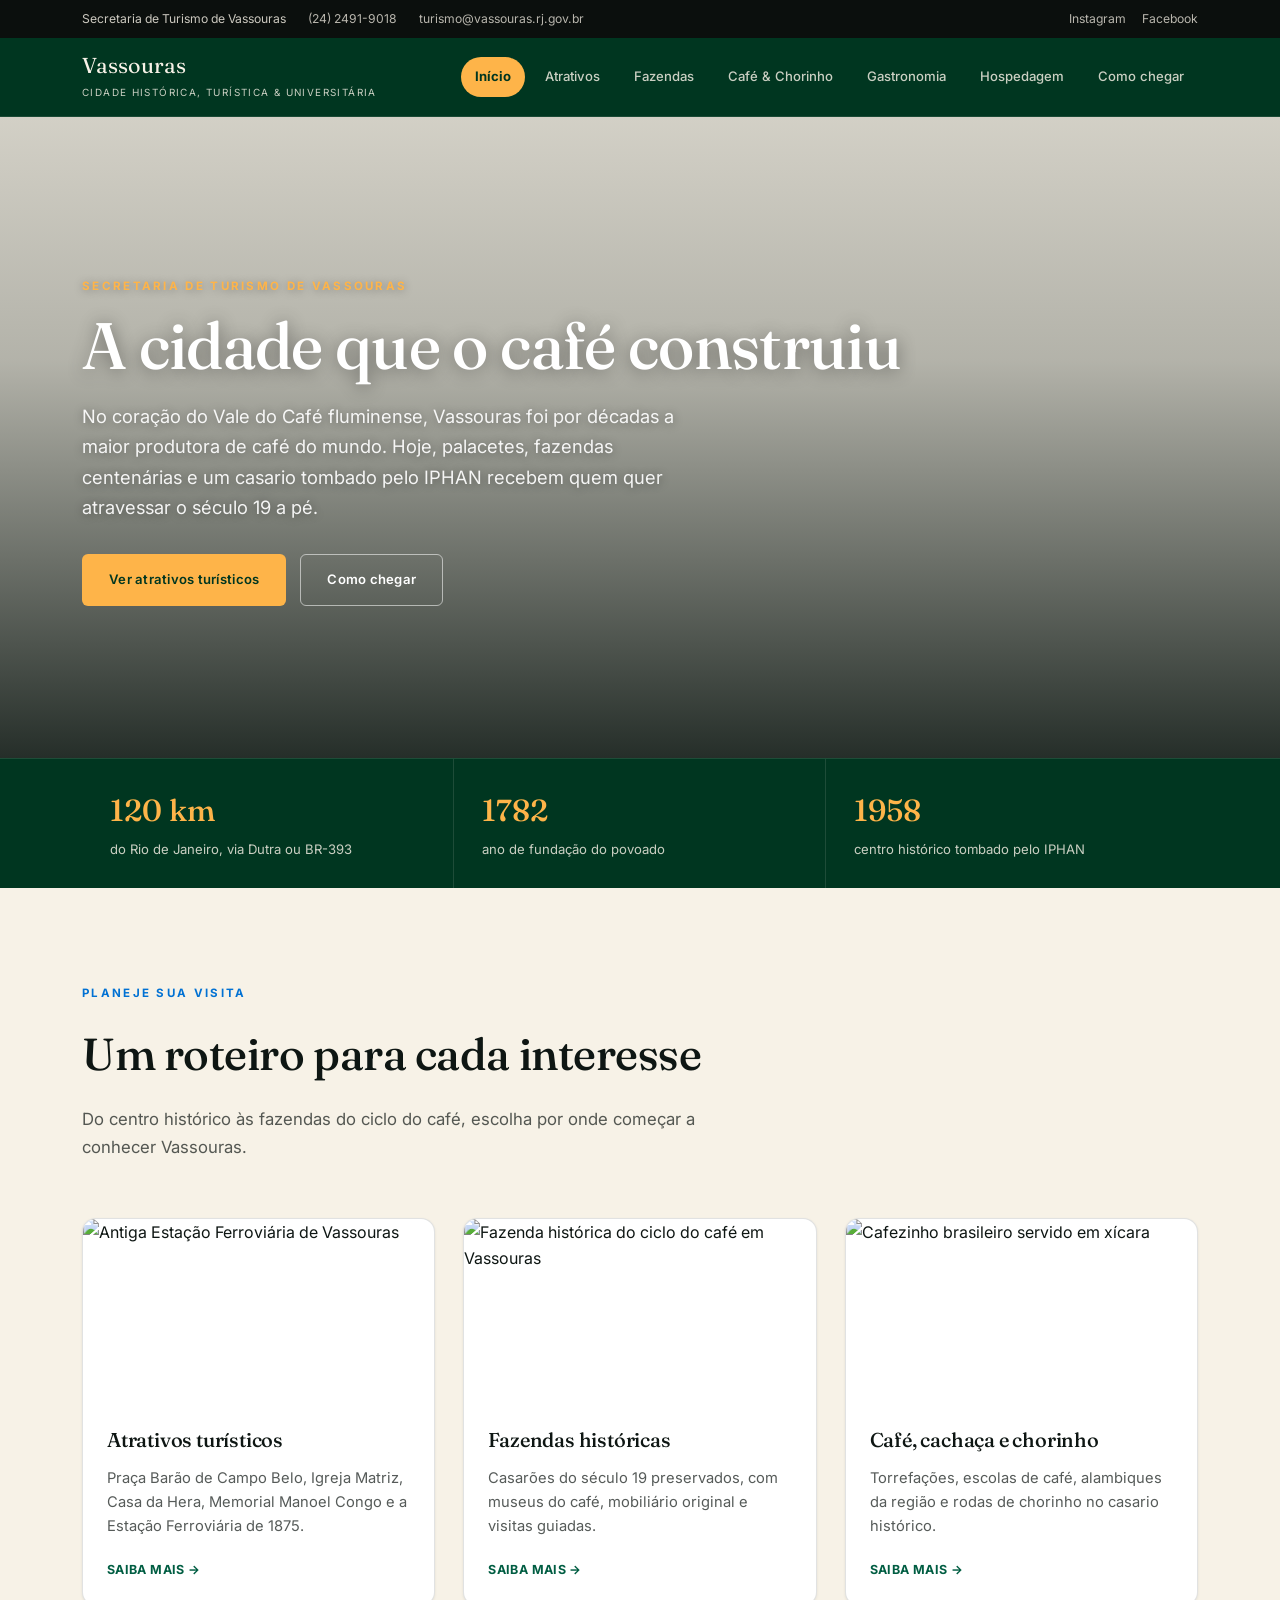
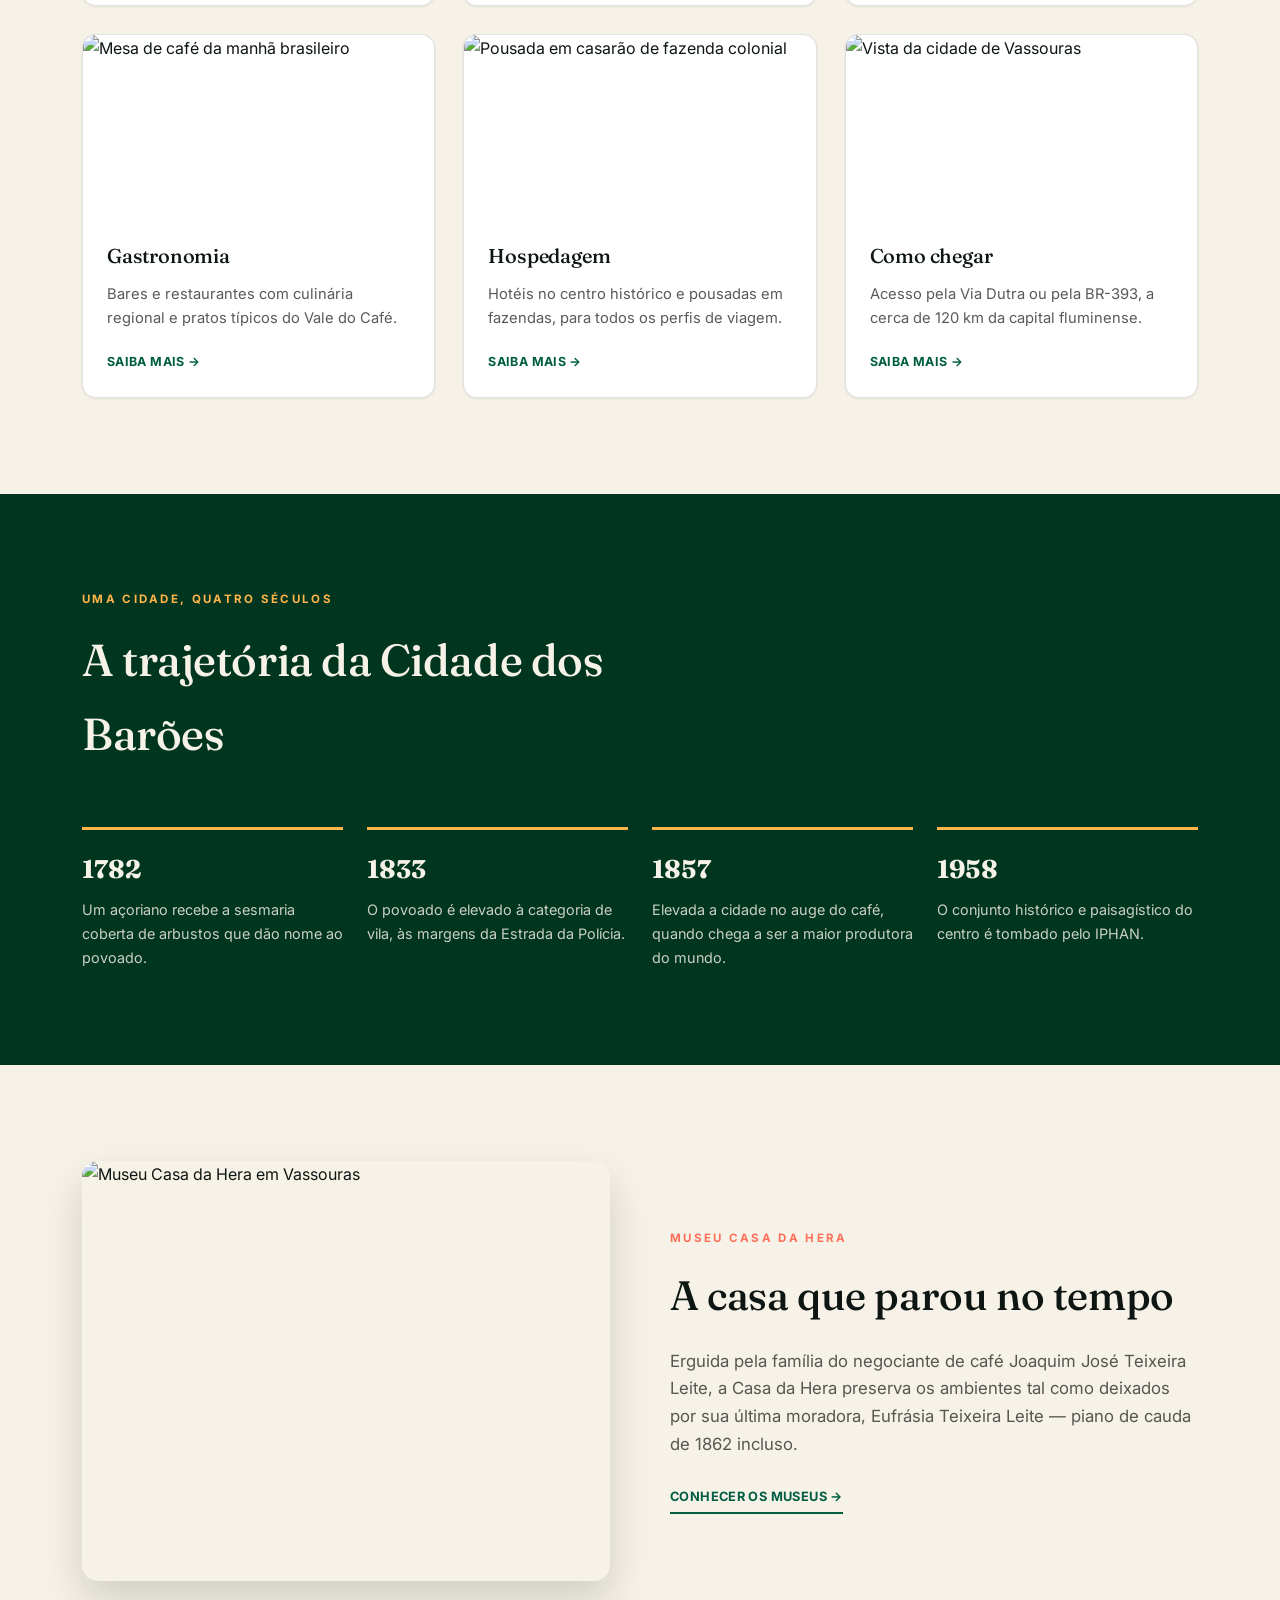
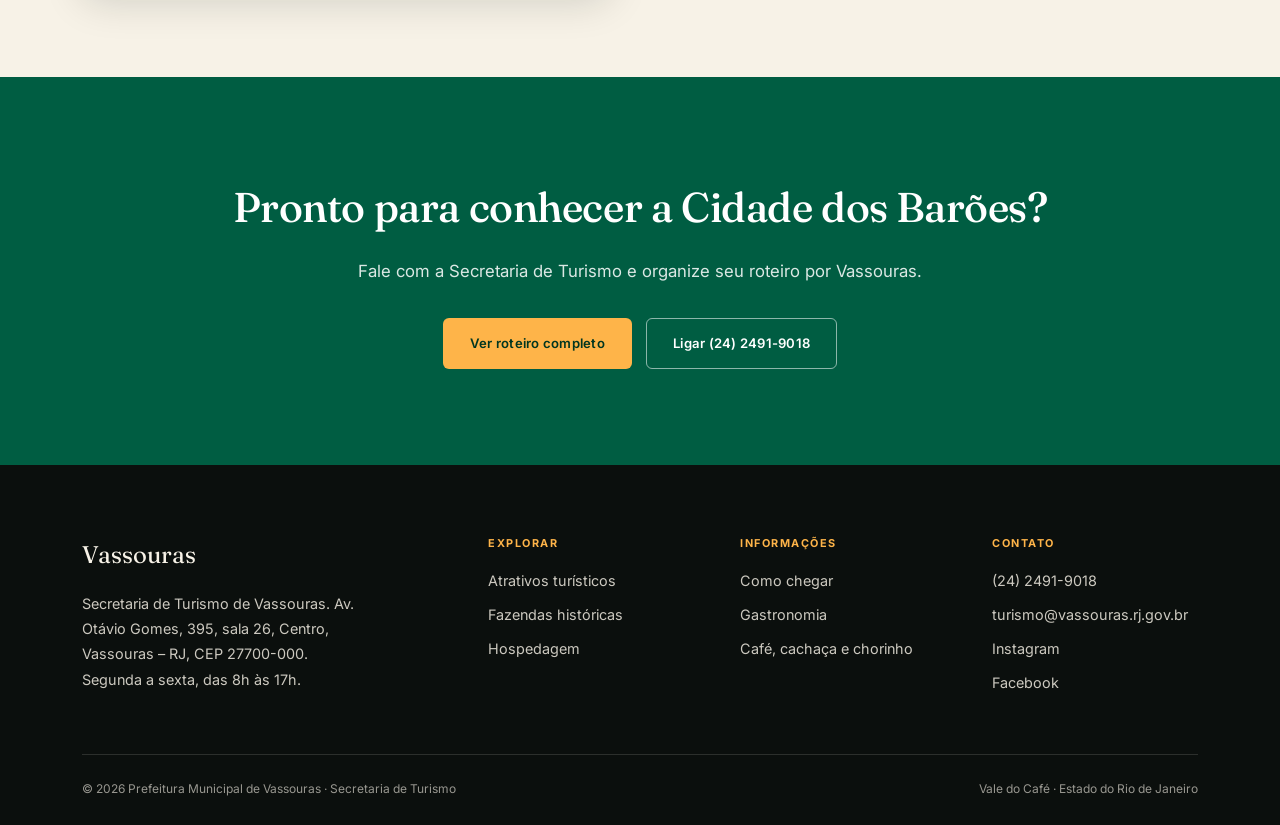
==== index.html @ 35c15600 "Remove redundant emblem spans from index.html" ====
<!DOCTYPE html>
<html lang="pt-BR">
<head>
<meta charset="UTF-8">
<meta name="viewport" content="width=device-width, initial-scale=1.0">
<title>Vassouras | Vale do Café — Secretaria de Turismo</title>
<meta name="description" content="A Cidade dos Barões: fazendas centenárias, casarões tombados pelo IPHAN e o berço do café no Brasil imperial, no coração do Vale do Café fluminense.">
<link rel="preconnect" href="https://fonts.googleapis.com">
<link rel="preconnect" href="https://fonts.gstatic.com" crossorigin>
<link href="https://fonts.googleapis.com/css2?family=Fraunces:opsz,wght@9..144,400..700&family=Inter:wght@400;500;600;700&display=swap" rel="stylesheet">
<link rel="stylesheet" href="styles.css">
</head>
<body>
<div class="topbar">
  <div class="wrap">
    <div class="contato">
      <span>Secretaria de Turismo de Vassouras</span>
      <a href="tel:+552424919018">(24) 2491-9018</a>
      <a href="mailto:turismo@vassouras.rj.gov.br">turismo@vassouras.rj.gov.br</a>
    </div>
    <div class="social">
      <a href="https://www.instagram.com/visitevassouras/" target="_blank" rel="noopener">Instagram</a>
      <a href="https://www.facebook.com/visitevassourasof" target="_blank" rel="noopener">Facebook</a>
    </div>
  </div>
</div>
<header class="site">
  <div class="wrap">
    <a href="index.html" class="brand">
      <span>
        <span class="nome">Vassouras</span>
        <span class="sub">Cidade Histórica, Turística &amp; Universitária</span>
      </span>
    </a>
    <nav class="principal" id="navPrincipal">
      <ul>
        <li><a href="index.html" class="ativo">Início</a></li>
<li><a href="atrativos.html">Atrativos</a></li>
<li><a href="fazendas.html">Fazendas</a></li>
<li><a href="cafe.html">Café & Chorinho</a></li>
<li><a href="gastronomia.html">Gastronomia</a></li>
<li><a href="hospedagem.html">Hospedagem</a></li>
<li><a href="como-chegar.html">Como chegar</a></li>

      </ul>
    </nav>
    <button class="nav-toggle" id="navToggle" aria-label="Abrir menu"><span></span><span></span><span></span></button>
  </div>
</header>
<section class="hero" style="background-image:url('https://commons.wikimedia.org/wiki/Special:FilePath/C%C3%A2mara%20Municipal%20de%20Vassouras.JPG');">
  <div class="hero-inner">
    <span class="eyebrow">Secretaria de Turismo de Vassouras</span>
    <h1>A cidade que o café construiu</h1>
    <p class="lede">No coração do Vale do Café fluminense, Vassouras foi por décadas a maior produtora de café do mundo. Hoje, palacetes, fazendas centenárias e um casario tombado pelo IPHAN recebem quem quer atravessar o século 19 a pé.</p>
    <div class="hero-cta">
      <a href="atrativos.html" class="btn btn-solid">Ver atrativos turísticos</a>
      <a href="como-chegar.html" class="btn btn-ghost">Como chegar</a>
    </div>
  </div>
</section>
<div class="hero-stats"><div class="wrap"><div class="hero-stat"><b>120 km</b><span>do Rio de Janeiro, via Dutra ou BR-393</span></div><div class="hero-stat"><b>1782</b><span>ano de fundação do povoado</span></div><div class="hero-stat"><b>1958</b><span>centro histórico tombado pelo IPHAN</span></div></div></div>

<section>
  <div class="wrap">
    <div class="section-head">
      <span class="eyebrow">Planeje sua visita</span>
      <h2>Um roteiro para cada interesse</h2>
      <p>Do centro histórico às fazendas do ciclo do café, escolha por onde começar a conhecer Vassouras.</p>
    </div>
    <div class="roteiro-grid">
      <div class="roteiro-card">
        <div class="foto"><img src="https://commons.wikimedia.org/wiki/Special:FilePath/Esta%C3%A7%C3%A3o%20Ferrovi%C3%A1ria%20de%20Vassouras%2002.JPG" alt="Antiga Estação Ferroviária de Vassouras" loading="lazy"></div>
        <div class="corpo">
          <h3>Atrativos turísticos</h3>
          <p>Praça Barão de Campo Belo, Igreja Matriz, Casa da Hera, Memorial Manoel Congo e a Estação Ferroviária de 1875.</p>
          <a href="atrativos.html" class="saiba">Saiba mais →</a>
        </div>
      </div>
      <div class="roteiro-card">
        <div class="foto"><img src="https://commons.wikimedia.org/wiki/Special:FilePath/Fazenda%20hist%C3%B3rica%20do%20ciclo%20do%20caf%C3%A9.jpg" alt="Fazenda histórica do ciclo do café em Vassouras" loading="lazy"></div>
        <div class="corpo">
          <h3>Fazendas históricas</h3>
          <p>Casarões do século 19 preservados, com museus do café, mobiliário original e visitas guiadas.</p>
          <a href="fazendas.html" class="saiba">Saiba mais →</a>
        </div>
      </div>
      <div class="roteiro-card">
        <div class="foto"><img src="https://commons.wikimedia.org/wiki/Special:FilePath/Cafezinho%20em%20Ponta%20Grossa.jpg" alt="Cafezinho brasileiro servido em xícara" loading="lazy"></div>
        <div class="corpo">
          <h3>Café, cachaça e chorinho</h3>
          <p>Torrefações, escolas de café, alambiques da região e rodas de chorinho no casario histórico.</p>
          <a href="cafe.html" class="saiba">Saiba mais →</a>
        </div>
      </div>
      <div class="roteiro-card">
        <div class="foto"><img src="https://commons.wikimedia.org/wiki/Special:FilePath/Caf%C3%A9%20da%20manh%C3%A3%20brasileiro.jpg" alt="Mesa de café da manhã brasileiro" loading="lazy"></div>
        <div class="corpo">
          <h3>Gastronomia</h3>
          <p>Bares e restaurantes com culinária regional e pratos típicos do Vale do Café.</p>
          <a href="gastronomia.html" class="saiba">Saiba mais →</a>
        </div>
      </div>
      <div class="roteiro-card">
        <div class="foto"><img src="https://commons.wikimedia.org/wiki/Special:FilePath/Pousada%20Fazenda%20S%C3%A3o%20Benedito.jpg" alt="Pousada em casarão de fazenda colonial" loading="lazy"></div>
        <div class="corpo">
          <h3>Hospedagem</h3>
          <p>Hotéis no centro histórico e pousadas em fazendas, para todos os perfis de viagem.</p>
          <a href="hospedagem.html" class="saiba">Saiba mais →</a>
        </div>
      </div>
      <div class="roteiro-card">
        <div class="foto"><img src="https://commons.wikimedia.org/wiki/Special:FilePath/Cidade%20de%20Vassouras-Rj.jpg" alt="Vista da cidade de Vassouras" loading="lazy"></div>
        <div class="corpo">
          <h3>Como chegar</h3>
          <p>Acesso pela Via Dutra ou pela BR-393, a cerca de 120 km da capital fluminense.</p>
          <a href="como-chegar.html" class="saiba">Saiba mais →</a>
        </div>
      </div>
    </div>
  </div>
</section>

<section class="on-dark">
  <div class="wrap">
    <div class="section-head">
      <span class="eyebrow">Uma cidade, quatro séculos</span>
      <h2>A trajetória da Cidade dos Barões</h2>
    </div>
    <div class="timeline">
      <div class="tl-item"><b>1782</b><p>Um açoriano recebe a sesmaria coberta de arbustos que dão nome ao povoado.</p></div>
      <div class="tl-item"><b>1833</b><p>O povoado é elevado à categoria de vila, às margens da Estrada da Polícia.</p></div>
      <div class="tl-item"><b>1857</b><p>Elevada a cidade no auge do café, quando chega a ser a maior produtora do mundo.</p></div>
      <div class="tl-item"><b>1958</b><p>O conjunto histórico e paisagístico do centro é tombado pelo IPHAN.</p></div>
    </div>
  </div>
</section>

<section class="destaque">
  <div class="wrap">
    <div class="foto"><img src="https://commons.wikimedia.org/wiki/Special:FilePath/Museu%20Casa%20da%20Hera%20-%20Vassouras-RJ.jpg" alt="Museu Casa da Hera em Vassouras" loading="lazy"></div>
    <div class="texto">
      <span class="eyebrow">Museu Casa da Hera</span>
      <h2>A casa que parou no tempo</h2>
      <p>Erguida pela família do negociante de café Joaquim José Teixeira Leite, a Casa da Hera preserva os ambientes tal como deixados por sua última moradora, Eufrásia Teixeira Leite — piano de cauda de 1862 incluso.</p>
      <a href="atrativos.html" class="link-more">Conhecer os museus →</a>
    </div>
  </div>
</section>

<section class="cta-final">
  <div class="wrap">
    <h2>Pronto para conhecer a Cidade dos Barões?</h2>
    <p>Fale com a Secretaria de Turismo e organize seu roteiro por Vassouras.</p>
    <div class="hero-cta">
      <a href="atrativos.html" class="btn btn-solid">Ver roteiro completo</a>
      <a href="tel:+552424919018" class="btn btn-ghost">Ligar (24) 2491-9018</a>
    </div>
  </div>
</section>
<footer class="site">
  <div class="wrap">
    <div class="foot-grid">
      <div>
        <div class="foot-brand">
              <span class="nome">Vassouras</span>
        </div>
        <p>Secretaria de Turismo de Vassouras. Av. Otávio Gomes, 395, sala 26, Centro, Vassouras – RJ, CEP 27700-000.</p>
        <p>Segunda a sexta, das 8h às 17h.</p>
      </div>
      <div class="foot-col">
        <h5>Explorar</h5>
        <a href="atrativos.html">Atrativos turísticos</a>
        <a href="fazendas.html">Fazendas históricas</a>
        <a href="hospedagem.html">Hospedagem</a>
      </div>
      <div class="foot-col">
        <h5>Informações</h5>
        <a href="como-chegar.html">Como chegar</a>
        <a href="gastronomia.html">Gastronomia</a>
        <a href="cafe.html">Café, cachaça e chorinho</a>
      </div>
      <div class="foot-col">
        <h5>Contato</h5>
        <a href="tel:+552424919018">(24) 2491-9018</a>
        <a href="mailto:turismo@vassouras.rj.gov.br">turismo@vassouras.rj.gov.br</a>
        <a href="https://www.instagram.com/visitevassouras/" target="_blank" rel="noopener">Instagram</a>
        <a href="https://www.facebook.com/visitevassourasof" target="_blank" rel="noopener">Facebook</a>
      </div>
    </div>
    <div class="foot-bottom">
      <span>© 2026 Prefeitura Municipal de Vassouras · Secretaria de Turismo</span>
      <span>Vale do Café · Estado do Rio de Janeiro</span>
    </div>
  </div>
</footer>
<script>
  const toggle = document.getElementById('navToggle');
  const nav = document.getElementById('navPrincipal');
  if(toggle){
    toggle.addEventListener('click', () => nav.classList.toggle('aberto'));
    nav.querySelectorAll('a').forEach(a => a.addEventListener('click', () => nav.classList.remove('aberto')));
  }
</script>
</body>
</html>
---- styles.css ----
/* ===================================================================
   Vassouras — Secretaria de Turismo
   Folha de estilos compartilhada por todas as páginas do site
   =================================================================== */

:root{
  --verde:#005D42;
  --verde-escuro:#003620;
  --verde-vivo:#0B7A54;
  --coral:#FD6F59;
  --azul:#0171D3;
  --ambar:#FEB449;
  --creme:#F7F2E7;
  --grafite:#0E1613;
  --grafite-suave:#0B0F0D;
  --texto:#F7F2E7;
  --texto-suave: rgba(247,242,231,0.82);
  --ink-suave: rgba(14,22,19,0.7);
  --ink-suave-2: rgba(14,22,19,0.55);
  --linha: rgba(14,22,19,0.12);
  --linha-clara: rgba(247,242,231,0.2);
}

*{box-sizing:border-box; margin:0; padding:0;}
html{scroll-behavior:smooth;}
body{
  background:var(--creme);
  color:var(--grafite);
  font-family:'Inter', sans-serif;
  font-size:16px;
  line-height:1.65;
}
h1,h2,h3,h4,.display{
  font-family:'Fraunces', serif;
  font-weight:500;
  letter-spacing:-0.01em;
  color:var(--grafite);
}
a{color:inherit; text-decoration:none;}
img{max-width:100%; display:block;}
.wrap{max-width:1180px; margin:0 auto; padding:0 32px;}
.eyebrow{
  font-family:'Inter', sans-serif;
  font-size:0.72rem;
  letter-spacing:0.2em;
  text-transform:uppercase;
  font-weight:700;
}

/* ---------- marca / emblema de quadrantes ---------- */
.emblema{
  width:22px; height:22px;
  display:inline-grid;
  grid-template-columns:1fr 1fr;
  grid-template-rows:1fr 1fr;
  border-radius:5px;
  overflow:hidden;
  flex-shrink:0;
}
.emblema span:nth-child(1){background:var(--verde);}
.emblema span:nth-child(2){background:var(--coral);}
.emblema span:nth-child(3){background:var(--azul);}
.emblema span:nth-child(4){background:var(--ambar);}

/* ---------- barra utilitária ---------- */
.topbar{
  background:var(--grafite-suave);
  color:var(--texto-suave);
  font-family:'Inter',sans-serif;
  font-size:0.76rem;
}
.topbar .wrap{
  display:flex; justify-content:space-between; align-items:center;
  height:38px; gap:20px;
}
.topbar a{opacity:0.9;}
.topbar a:hover{opacity:1; color:var(--ambar);}
.topbar .contato{display:flex; gap:22px;}
.topbar .social{display:flex; gap:16px;}

/* ---------- header / navegação ---------- */
header.site{
  background:var(--verde-escuro);
  position:sticky; top:0; z-index:100;
  border-bottom:1px solid rgba(247,242,231,0.1);
}
header.site .wrap{
  display:flex; align-items:center; justify-content:space-between;
  height:78px; gap:24px;
}
.brand{
  display:flex; align-items:center; gap:12px;
  color:var(--creme);
}
.brand .nome{
  font-family:'Fraunces', serif; font-size:1.35rem; line-height:1;
}
.brand .sub{
  font-family:'Inter',sans-serif; font-size:0.62rem; letter-spacing:0.14em;
  text-transform:uppercase; color:var(--texto-suave); margin-top:4px; display:block;
}
nav.principal ul{
  list-style:none; display:flex; gap:6px; flex-wrap:wrap;
}
nav.principal a{
  font-family:'Inter',sans-serif; font-size:0.82rem; font-weight:500;
  color:var(--texto-suave);
  padding:9px 14px; border-radius:20px;
  display:inline-block; transition:all .2s ease;
}
nav.principal a:hover{color:var(--creme); background:rgba(247,242,231,0.08);}
nav.principal a.ativo{
  color:var(--verde-escuro); background:var(--ambar); font-weight:700;
}
.nav-toggle{
  display:none; background:none; border:none; cursor:pointer;
  flex-direction:column; gap:5px; padding:6px;
}
.nav-toggle span{width:22px; height:2px; background:var(--creme); border-radius:2px;}

/* ---------- hero (foto limpa, sem caixas atrás do texto) ---------- */
.hero{
  position:relative;
  min-height:min(78vh, 640px);
  display:flex; align-items:flex-end;
  background-size:cover; background-position:center;
  color:var(--texto);
  overflow:hidden;
}
.hero::before{
  /* único recurso de legibilidade: um degradê suave, nada de caixas por trás do texto */
  content:"";
  position:absolute; inset:0;
  background:linear-gradient(
    180deg,
    rgba(3,14,10,0.15) 0%,
    rgba(3,14,10,0.28) 38%,
    rgba(3,14,10,0.86) 100%
  );
}
.hero-inner{
  position:relative; z-index:2;
  padding:64px 32px 56px;
  max-width:1180px; margin:0 auto; width:100%;
}
.hero .eyebrow{color:var(--ambar); text-shadow:0 1px 8px rgba(0,0,0,0.35); margin-bottom:16px; display:block;}
.hero h1{
  font-size:clamp(2.3rem, 5.2vw, 4.1rem);
  line-height:1.05;
  color:#fff;
  text-shadow:0 2px 18px rgba(0,0,0,0.45);
  max-width:820px;
}
.hero p.lede{
  margin-top:20px;
  font-size:clamp(1rem, 1.6vw, 1.15rem);
  color:rgba(255,255,255,0.92);
  text-shadow:0 1px 10px rgba(0,0,0,0.4);
  max-width:620px;
}
.hero-cta{display:flex; gap:14px; margin-top:32px; flex-wrap:wrap;}
.btn{
  font-family:'Inter', sans-serif; font-size:0.82rem; font-weight:600;
  letter-spacing:0.02em;
  padding:14px 26px; border-radius:6px;
  display:inline-flex; align-items:center; gap:10px;
  transition:all .25s ease; border:1.5px solid transparent;
}
.btn-solid{background:var(--ambar); color:var(--verde-escuro);}
.btn-solid:hover{background:#ffc873; transform:translateY(-2px);}
.btn-ghost{color:#fff; border-color:rgba(255,255,255,0.55);}
.btn-ghost:hover{background:rgba(255,255,255,0.12); border-color:#fff;}

.hero-stats{
  position:relative; z-index:2;
  background:var(--verde-escuro);
  border-top:1px solid rgba(247,242,231,0.12);
}
.hero-stats .wrap{
  display:grid; grid-template-columns:repeat(3,1fr);
  gap:0;
}
.hero-stat{
  padding:26px 28px; border-right:1px solid rgba(247,242,231,0.12);
}
.hero-stat:last-child{border-right:none;}
.hero-stat b{
  font-family:'Fraunces',serif; font-size:1.9rem; color:var(--ambar); display:block; font-weight:500;
}
.hero-stat span{font-size:0.82rem; color:var(--texto-suave);}

/* hero menor, para páginas internas */
.hero.hero-interna{min-height:min(52vh, 420px);}
.hero.hero-interna h1{font-size:clamp(2rem, 4.4vw, 3.2rem);}

/* ---------- seções gerais ---------- */
section{padding:96px 0;}
.section-head{max-width:640px; margin-bottom:56px;}
.section-head .eyebrow{color:var(--azul); margin-bottom:14px; display:block;}
.section-head h2{font-size:clamp(2rem, 3.6vw, 2.8rem);}
.section-head p{margin-top:16px; color:var(--ink-suave); font-size:1.05rem;}
.on-dark .section-head .eyebrow{color:var(--ambar);}
.on-dark .section-head h2{color:var(--creme);}
.on-dark .section-head p{color:var(--texto-suave);}
.on-dark{background:var(--verde-escuro); color:var(--creme);}

/* ---------- cards de roteiro (home) ---------- */
.roteiro-grid{
  display:grid; grid-template-columns:repeat(3, 1fr); gap:28px;
}
.roteiro-card{
  background:#fff;
  border-radius:14px;
  overflow:hidden;
  box-shadow:0 1px 3px rgba(14,22,19,0.08);
  border:1px solid var(--linha);
  transition:transform .25s ease, box-shadow .25s ease;
}
.roteiro-card:hover{transform:translateY(-5px); box-shadow:0 14px 30px rgba(14,22,19,0.14);}
.roteiro-card .foto{height:180px; overflow:hidden;}
.roteiro-card .foto img{width:100%; height:100%; object-fit:cover; transition:transform .5s ease;}
.roteiro-card:hover .foto img{transform:scale(1.06);}
.roteiro-card .corpo{padding:24px;}
.roteiro-card h3{font-size:1.25rem; margin-bottom:10px;}
.roteiro-card p{color:var(--ink-suave); font-size:0.92rem; margin-bottom:16px;}
.roteiro-card .saiba{
  font-size:0.78rem; font-weight:700; letter-spacing:0.03em; text-transform:uppercase;
  color:var(--verde); display:inline-flex; align-items:center; gap:6px;
}
.roteiro-card:hover .saiba{color:var(--coral);}

/* ---------- linha do tempo ---------- */
.timeline{display:grid; grid-template-columns:repeat(4,1fr); gap:24px; margin-top:10px;}
.tl-item{border-top:3px solid var(--ambar); padding-top:18px;}
.tl-item b{font-family:'Fraunces',serif; font-size:1.6rem; color:var(--creme); display:block; margin-bottom:8px;}
.tl-item p{font-size:0.9rem; color:var(--texto-suave);}

/* ---------- destaque com imagem (Casa da Hera etc.) ---------- */
.destaque{background:var(--creme);}
.destaque .wrap{display:grid; grid-template-columns:1fr 1fr; gap:60px; align-items:center;}
.destaque .foto{border-radius:16px; overflow:hidden; box-shadow:0 20px 40px rgba(14,22,19,0.16);}
.destaque .foto img{width:100%; height:420px; object-fit:cover;}
.destaque .texto .eyebrow{color:var(--coral); display:block; margin-bottom:14px;}
.destaque .texto h2{font-size:clamp(1.9rem,3.2vw,2.6rem); margin-bottom:18px;}
.destaque .texto p{color:var(--ink-suave); font-size:1.05rem; margin-bottom:24px;}
.destaque.reverso .wrap{grid-template-columns:1fr 1fr;}
.destaque.reverso .foto{order:2;}

/* ---------- link-more genérico ---------- */
.link-more{
  font-family:'Inter',sans-serif; font-size:0.8rem; font-weight:700; letter-spacing:0.03em; text-transform:uppercase;
  color:var(--verde); display:inline-flex; align-items:center; gap:8px;
  border-bottom:2px solid var(--verde); padding-bottom:4px;
}
.link-more:hover{color:var(--coral); border-color:var(--coral);}
.on-dark .link-more{color:var(--ambar); border-color:var(--ambar);}
.on-dark .link-more:hover{color:#fff; border-color:#fff;}

/* ---------- CTA final ---------- */
.cta-final{
  background:var(--verde);
  color:#fff; text-align:center;
}
.cta-final h2{color:#fff; font-size:clamp(1.9rem,3.6vw,2.6rem); margin-bottom:16px;}
.cta-final p{color:rgba(255,255,255,0.86); font-size:1.05rem; margin-bottom:32px;}
.cta-final .hero-cta{justify-content:center;}

/* ---------- grid de atrativos ---------- */
.atrativos-grid{display:grid; grid-template-columns:repeat(3,1fr); gap:1px; background:var(--linha); border:1px solid var(--linha);}
.at-card{background:#fff; padding:34px 28px;}
.at-card .num{font-family:'Inter',sans-serif; font-size:0.7rem; color:var(--coral); font-weight:700; letter-spacing:0.08em;}
.at-card h3{font-size:1.2rem; margin:14px 0 10px;}
.at-card p{font-size:0.9rem; color:var(--ink-suave);}

/* ---------- ledger (gastronomia / hospedagem) ---------- */
.ledger{column-count:2; column-gap:48px; border-top:1px solid var(--linha); margin-top:8px;}
.ledger-item{
  display:flex; justify-content:space-between; align-items:baseline; gap:14px;
  padding:16px 0; border-bottom:1px solid var(--linha); break-inside:avoid;
}
.ledger-item .nome{font-family:'Fraunces',serif; font-style:italic; font-size:1rem; color:var(--grafite); transition:color .2s ease;}
.ledger-item:hover .nome{color:var(--azul);}
.ledger-item .tag{
  font-family:'Inter',sans-serif; font-size:0.62rem; letter-spacing:0.08em; text-transform:uppercase;
  color:var(--verde); white-space:nowrap; flex-shrink:0;
}

/* ---------- painel prático (como chegar) ---------- */
.pratica-grid{display:grid; grid-template-columns:repeat(2,1fr); gap:1px; background:var(--linha); border:1px solid var(--linha);}
.pratica-item{background:#fff; padding:36px;}
.pratica-item h3{font-size:1.15rem; margin-bottom:10px; display:flex; align-items:center; gap:10px;}
.pratica-item p{color:var(--ink-suave); font-size:0.96rem;}
.mapa-embed{border-radius:14px; overflow:hidden; border:1px solid var(--linha); margin-top:40px;}
.mapa-embed iframe{width:100%; height:360px; border:0; display:block;}

/* ---------- trio café/cachaça/chorinho ---------- */
.trio-grid{display:grid; grid-template-columns:repeat(3,1fr); gap:28px;}
.trio-card{
  background:var(--verde-escuro); color:var(--creme);
  border-radius:14px; padding:34px 28px; border-top:4px solid var(--ambar);
}
.trio-card:nth-child(2){border-top-color:var(--coral);}
.trio-card:nth-child(3){border-top-color:var(--azul);}
.trio-card h3{color:var(--creme); font-size:1.3rem; margin-bottom:12px;}
.trio-card p{color:var(--texto-suave); font-size:0.95rem;}

/* ---------- footer ---------- */
footer.site{background:var(--grafite-suave); color:var(--texto-suave); padding:70px 0 26px;}
.foot-grid{display:grid; grid-template-columns:1.4fr 0.8fr 0.8fr 0.8fr; gap:46px; padding-bottom:50px;}
.foot-brand{display:flex; align-items:center; gap:12px; margin-bottom:16px;}
.foot-brand .nome{font-family:'Fraunces',serif; font-size:1.5rem; color:var(--creme);}
.foot-grid p{font-size:0.9rem; line-height:1.75; max-width:280px;}
.foot-col h5{font-family:'Inter',sans-serif; font-size:0.68rem; letter-spacing:0.14em; text-transform:uppercase; color:var(--ambar); margin-bottom:16px;}
.foot-col a, .foot-col p{display:block; font-size:0.9rem; margin-bottom:10px;}
.foot-col a:hover{color:var(--ambar);}
.foot-bottom{
  border-top:1px solid rgba(247,242,231,0.14); padding-top:24px;
  display:flex; justify-content:space-between; flex-wrap:wrap; gap:12px;
  font-size:0.75rem; color:rgba(247,242,231,0.6);
}

/* ---------- responsivo ---------- */
@media (max-width:980px){
  .roteiro-grid{grid-template-columns:repeat(2,1fr);}
  .atrativos-grid{grid-template-columns:repeat(2,1fr);}
  .destaque .wrap, .destaque.reverso .wrap{grid-template-columns:1fr;}
  .destaque .foto{order:0 !important;}
  .timeline{grid-template-columns:repeat(2,1fr);}
  .pratica-grid{grid-template-columns:1fr;}
  .foot-grid{grid-template-columns:1fr 1fr; row-gap:36px;}
  .trio-grid{grid-template-columns:1fr;}
}
@media (max-width:720px){
  .topbar .contato span:first-child{display:none;}
  nav.principal{
    position:fixed; inset:78px 0 0 0; background:var(--verde-escuro);
    padding:30px 32px; transform:translateX(100%); transition:transform .3s ease;
    overflow-y:auto;
  }
  nav.principal.aberto{transform:translateX(0);}
  nav.principal ul{flex-direction:column; gap:6px;}
  nav.principal a{display:block; font-size:1rem; padding:14px 16px;}
  .nav-toggle{display:flex;}
  .roteiro-grid{grid-template-columns:1fr;}
  .atrativos-grid{grid-template-columns:1fr;}
  .hero-stats .wrap{grid-template-columns:1fr;}
  .hero-stat{border-right:none; border-bottom:1px solid rgba(247,242,231,0.12);}
  section{padding:64px 0;}
  .ledger{column-count:1;}
}
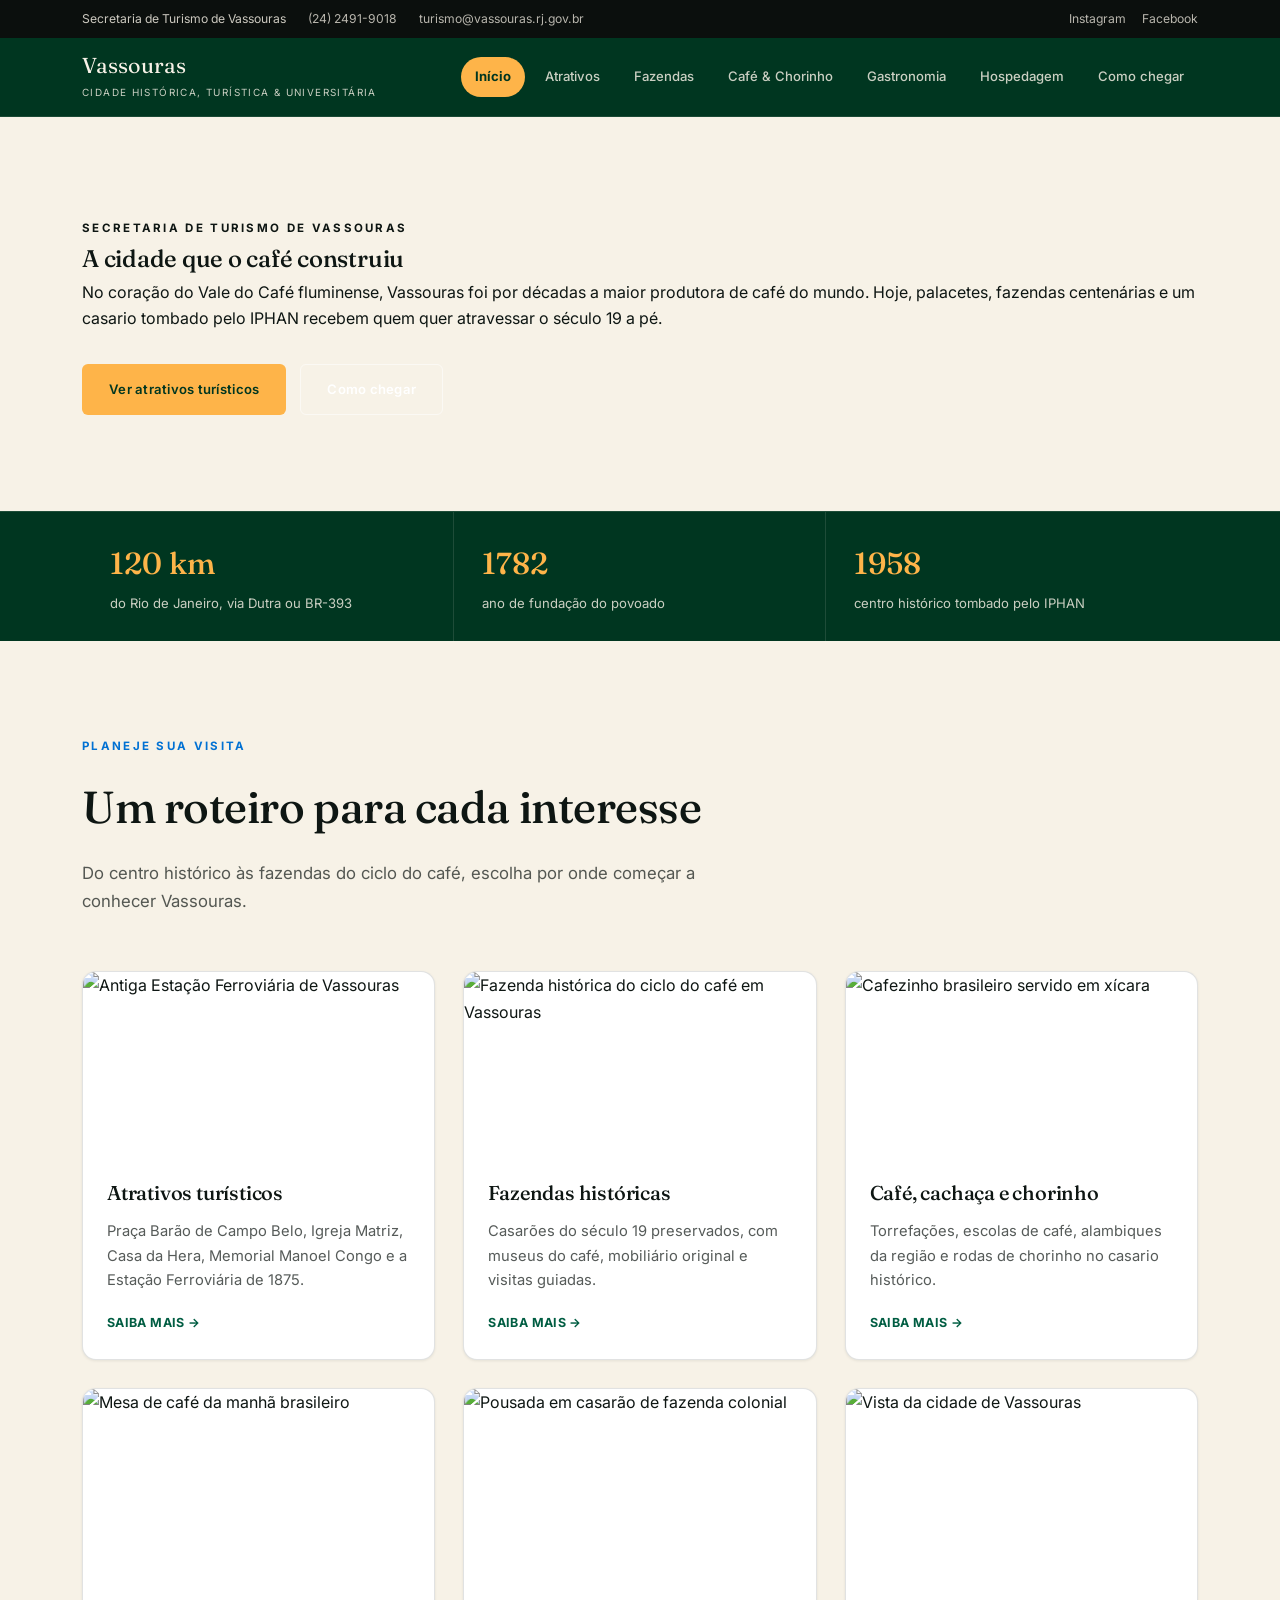
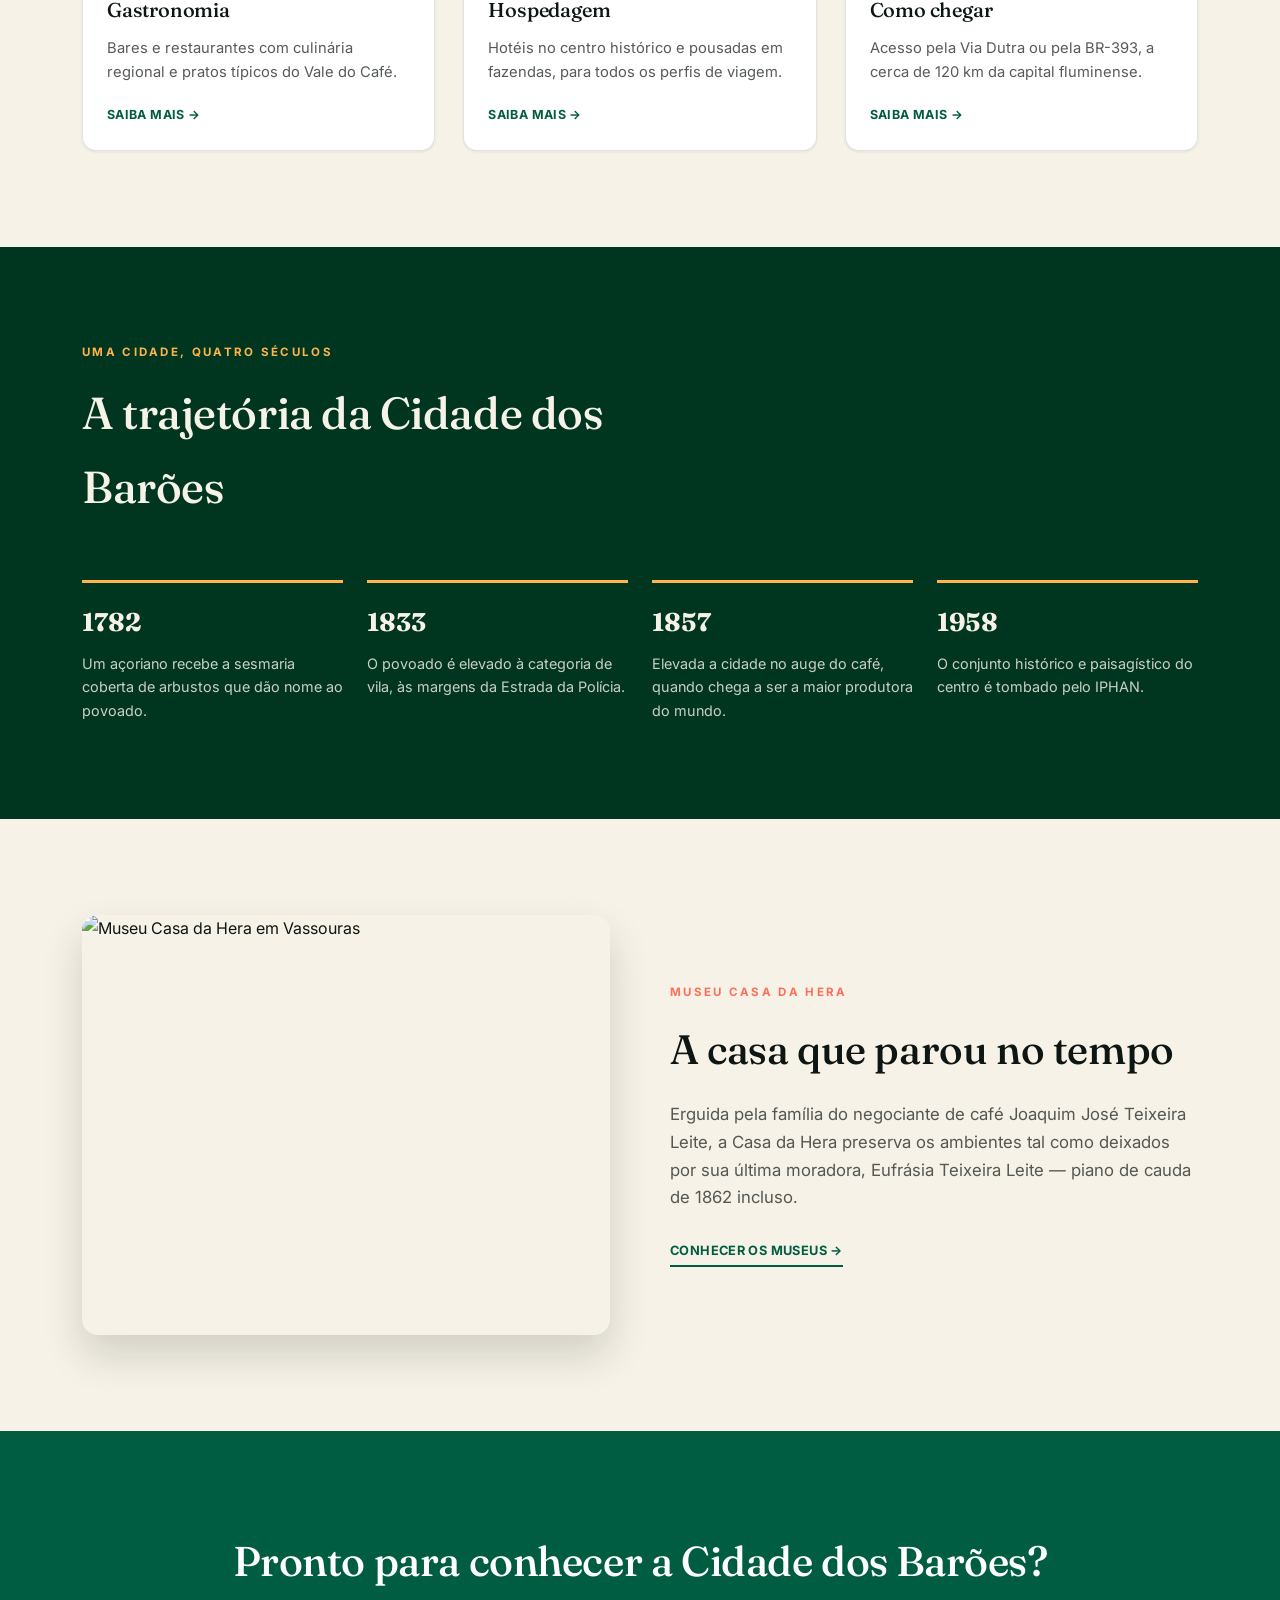
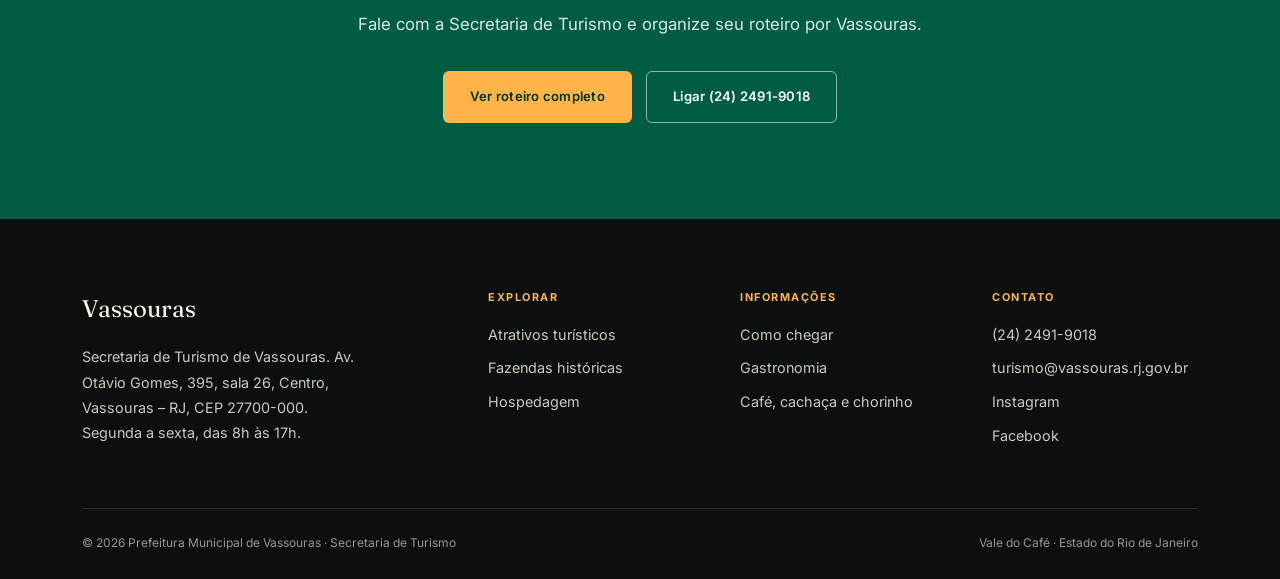
==== commit 9e8c88dd: "Update index.html" ====
--- a/index.html
+++ b/index.html
@@ -47,8 +47,9 @@
     <button class="nav-toggle" id="navToggle" aria-label="Abrir menu"><span></span><span></span><span></span></button>
   </div>
 </header>
-<section class="hero" style="background-image:url('https://commons.wikimedia.org/wiki/Special:FilePath/C%C3%A2mara%20Municipal%20de%20Vassouras.JPG');">
-  <div class="hero-inner">
+<div class="hero-photo" style="background-image:url('https://commons.wikimedia.org/wiki/Special:FilePath/C%C3%A2mara%20Municipal%20de%20Vassouras.JPG');" role="img" aria-label="A cidade que o café construiu"></div>
+<section class="hero-content">
+  <div class="wrap">
     <span class="eyebrow">Secretaria de Turismo de Vassouras</span>
     <h1>A cidade que o café construiu</h1>
     <p class="lede">No coração do Vale do Café fluminense, Vassouras foi por décadas a maior produtora de café do mundo. Hoje, palacetes, fazendas centenárias e um casario tombado pelo IPHAN recebem quem quer atravessar o século 19 a pé.</p>
@@ -162,7 +163,7 @@
     <div class="foot-grid">
       <div>
         <div class="foot-brand">
-              <span class="nome">Vassouras</span>
+          <span class="nome">Vassouras</span>
         </div>
         <p>Secretaria de Turismo de Vassouras. Av. Otávio Gomes, 395, sala 26, Centro, Vassouras – RJ, CEP 27700-000.</p>
         <p>Segunda a sexta, das 8h às 17h.</p>
--- a/styles.css
+++ b/styles.css
@@ -46,21 +46,6 @@
   text-transform:uppercase;
   font-weight:700;
 }
-
-/* ---------- marca / emblema de quadrantes ---------- */
-.emblema{
-  width:22px; height:22px;
-  display:inline-grid;
-  grid-template-columns:1fr 1fr;
-  grid-template-rows:1fr 1fr;
-  border-radius:5px;
-  overflow:hidden;
-  flex-shrink:0;
-}
-.emblema span:nth-child(1){background:var(--verde);}
-.emblema span:nth-child(2){background:var(--coral);}
-.emblema span:nth-child(3){background:var(--azul);}
-.emblema span:nth-child(4){background:var(--ambar);}
 
 /* ---------- barra utilitária ---------- */
 .topbar{
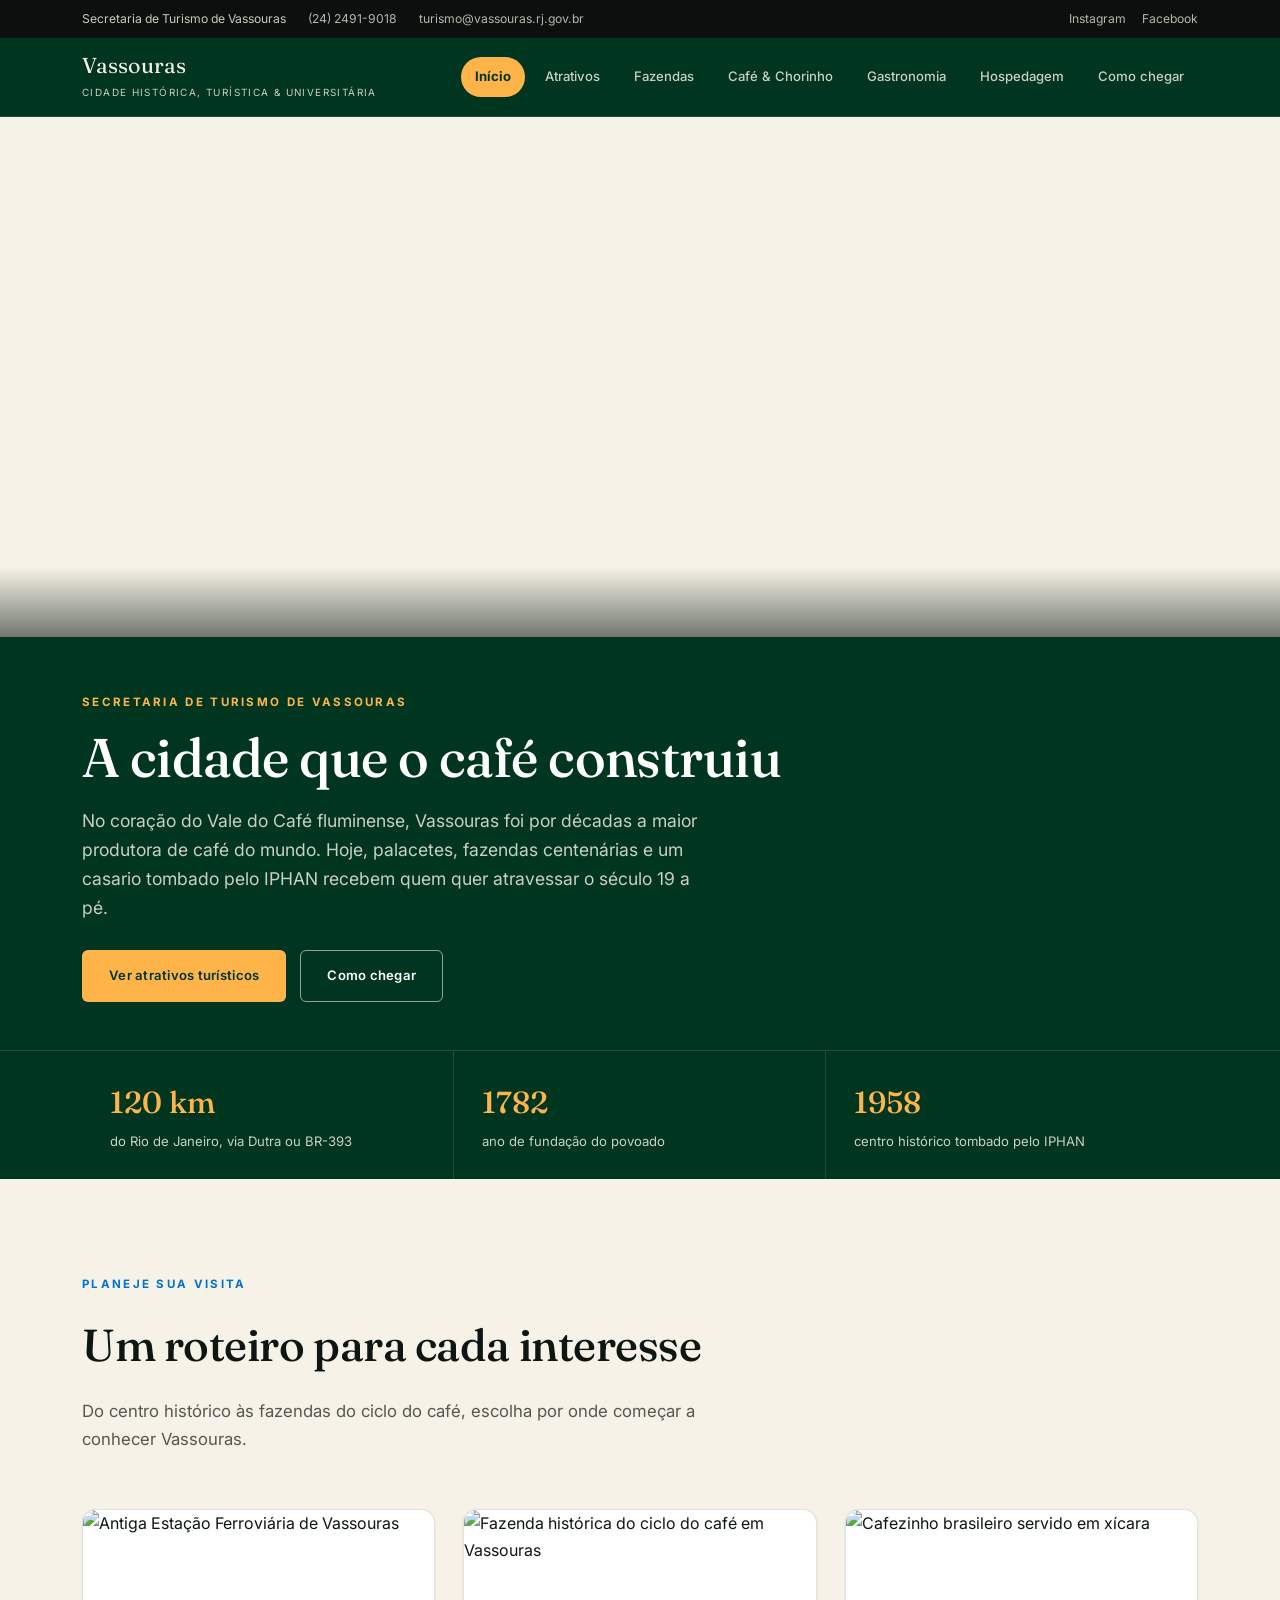
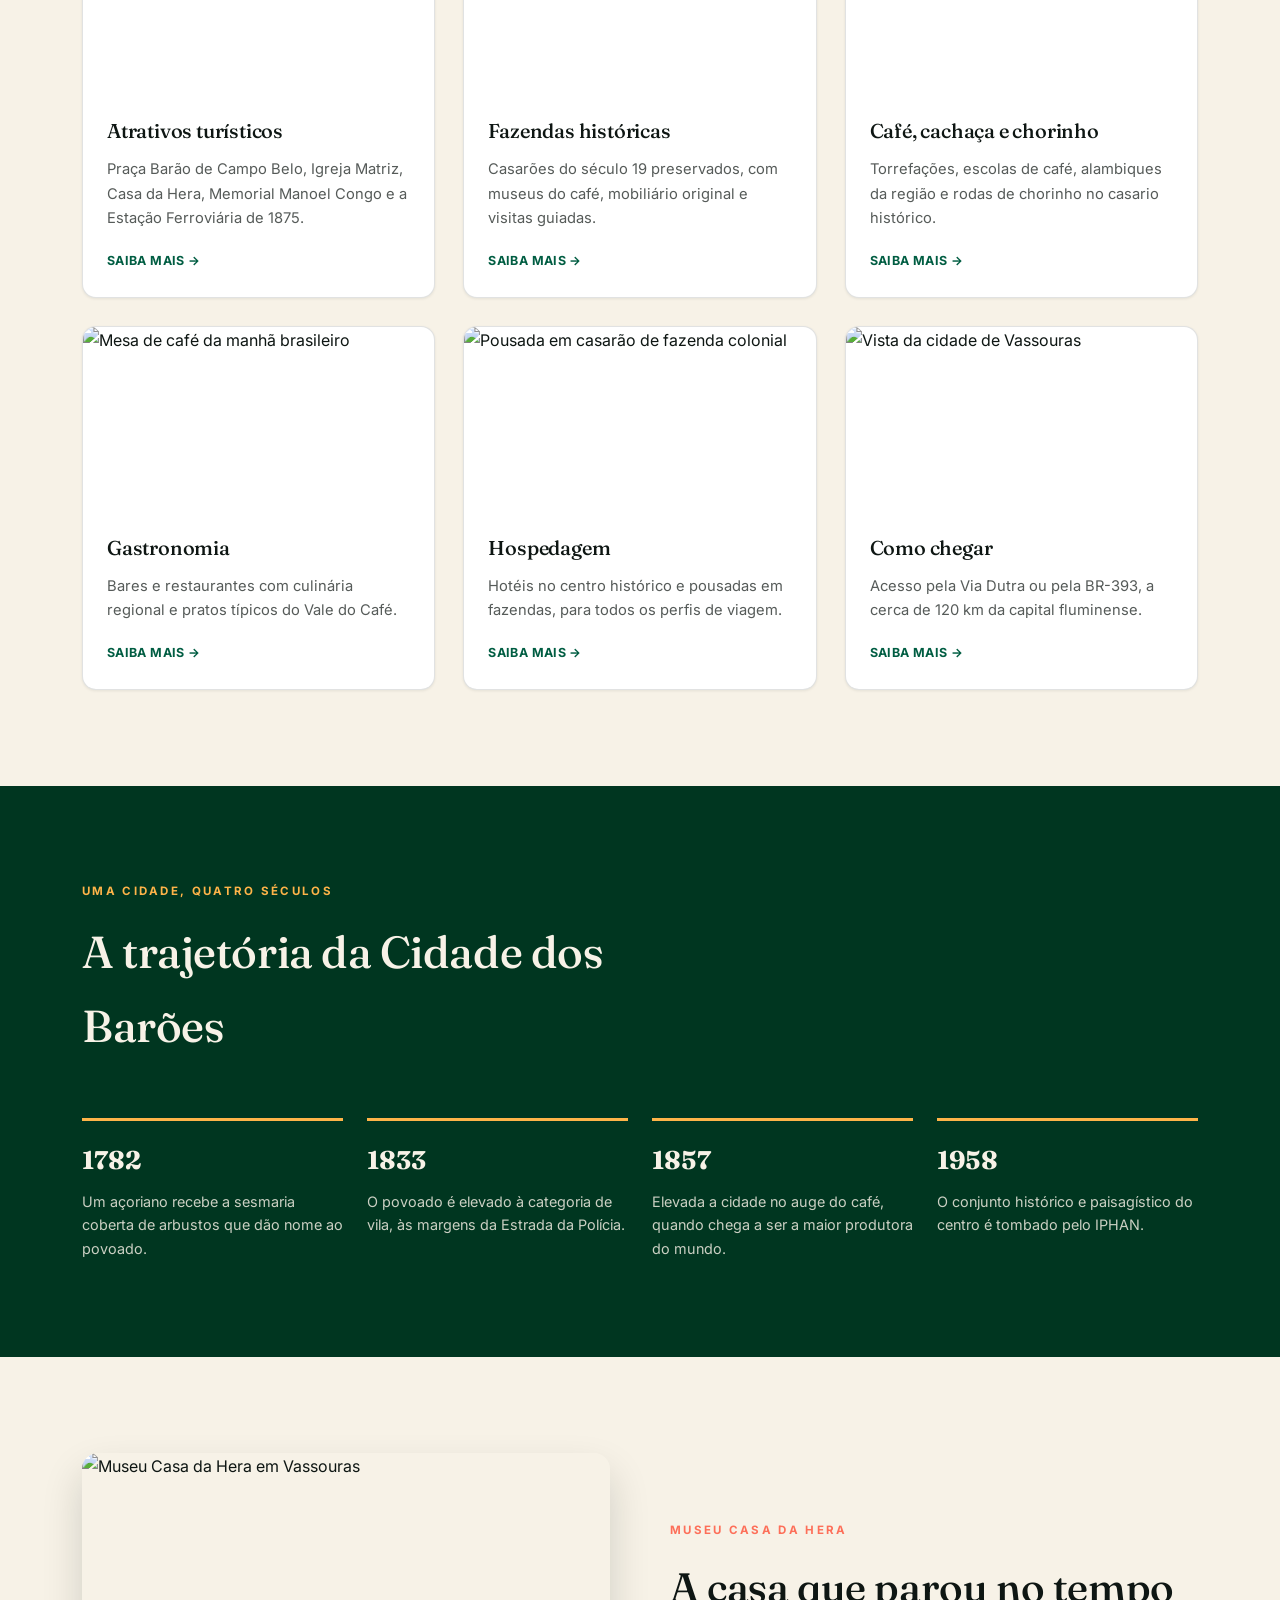
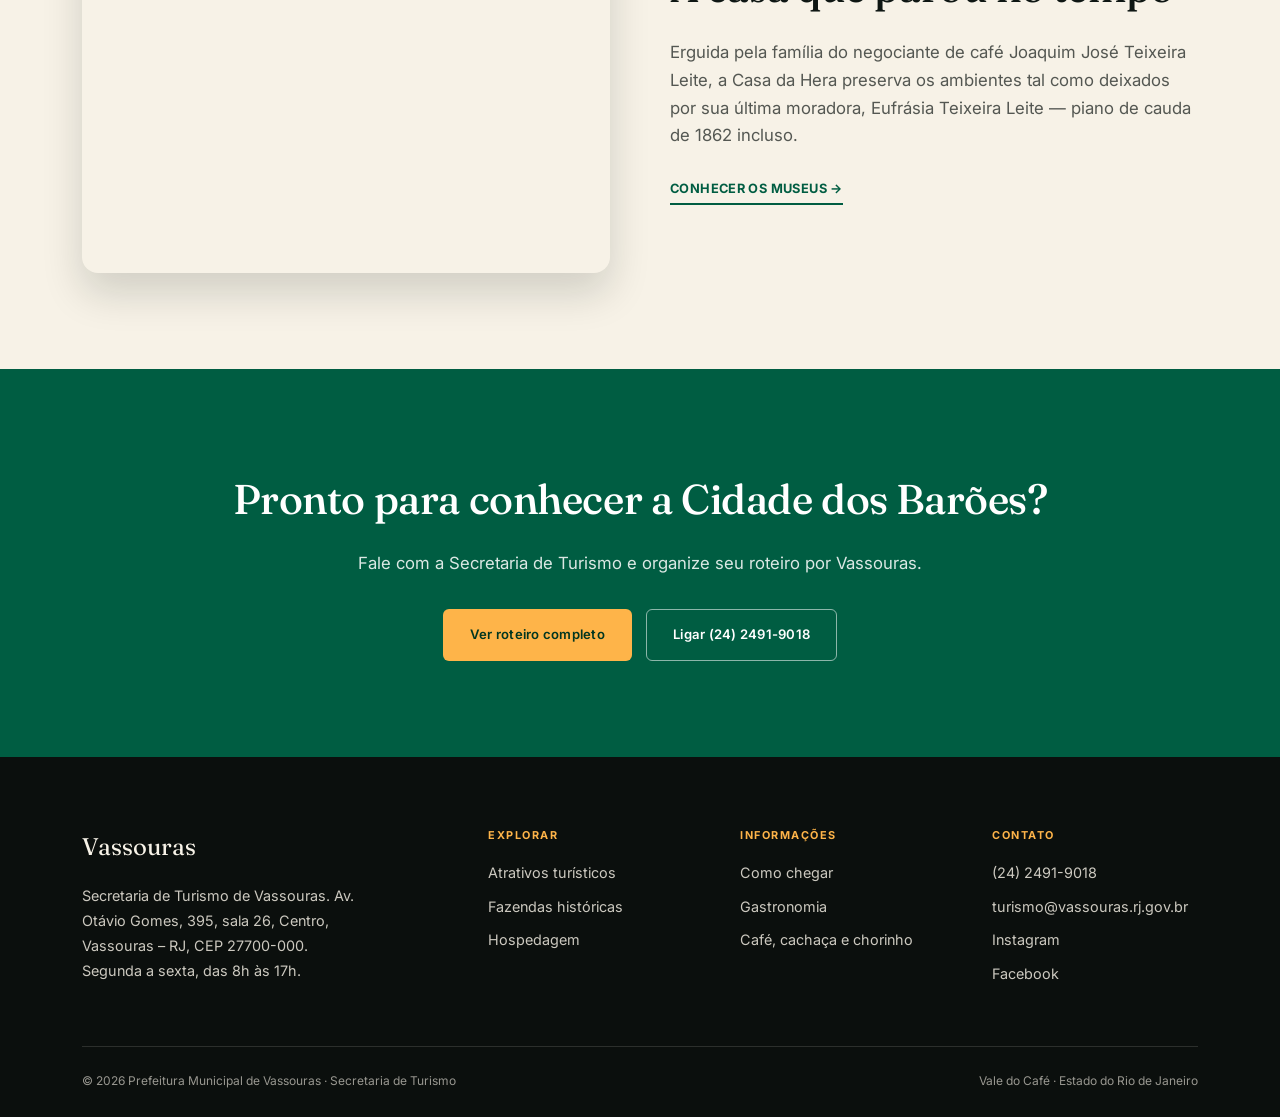
==== commit 88069759: "Update image source in index.html" ====
--- a/index.html
+++ b/index.html
@@ -94,7 +94,7 @@
         </div>
       </div>
       <div class="roteiro-card">
-        <div class="foto"><img src="https://commons.wikimedia.org/wiki/Special:FilePath/Caf%C3%A9%20da%20manh%C3%A3%20brasileiro.jpg" alt="Mesa de café da manhã brasileiro" loading="lazy"></div>
+        <div class="foto"><img src="https://commons.wikimedia.org/wiki/Special:FilePath/Prato%20com%20arroz%20e%20feij%C3%A3o%2C%20frango%20grelhado%2C%20batata%20frita%2C%20salada%20e%20ovo%20frito%20como%20adicionais.jpg" alt="Mesa de café da manhã brasileiro" loading="lazy"></div>
         <div class="corpo">
           <h3>Gastronomia</h3>
           <p>Bares e restaurantes com culinária regional e pratos típicos do Vale do Café.</p>
--- a/styles.css
+++ b/styles.css
@@ -103,47 +103,40 @@
 }
 .nav-toggle span{width:22px; height:2px; background:var(--creme); border-radius:2px;}
 
-/* ---------- hero (foto limpa, sem caixas atrás do texto) ---------- */
-.hero{
+/* ---------- hero: banda de foto pura (sem texto sobreposto) ---------- */
+.hero-photo{
+  width:100%;
+  height:min(64vh, 520px);
+  background-size:cover; background-position:center;
   position:relative;
-  min-height:min(78vh, 640px);
-  display:flex; align-items:flex-end;
-  background-size:cover; background-position:center;
+}
+.hero-photo::after{
+  /* fade sutil só para suavizar a transição para o bloco de texto abaixo */
+  content:"";
+  position:absolute; left:0; right:0; bottom:0; height:70px;
+  background:linear-gradient(180deg, rgba(3,20,14,0) 0%, rgba(3,20,14,0.55) 100%);
+}
+.hero-photo.hero-interna{height:min(38vh, 340px);}
+
+.hero-content{
+  background:var(--verde-escuro);
   color:var(--texto);
-  overflow:hidden;
-}
-.hero::before{
-  /* único recurso de legibilidade: um degradê suave, nada de caixas por trás do texto */
-  content:"";
-  position:absolute; inset:0;
-  background:linear-gradient(
-    180deg,
-    rgba(3,14,10,0.15) 0%,
-    rgba(3,14,10,0.28) 38%,
-    rgba(3,14,10,0.86) 100%
-  );
-}
-.hero-inner{
-  position:relative; z-index:2;
-  padding:64px 32px 56px;
-  max-width:1180px; margin:0 auto; width:100%;
-}
-.hero .eyebrow{color:var(--ambar); text-shadow:0 1px 8px rgba(0,0,0,0.35); margin-bottom:16px; display:block;}
-.hero h1{
-  font-size:clamp(2.3rem, 5.2vw, 4.1rem);
-  line-height:1.05;
+  padding:56px 0 48px;
+}
+.hero-content .eyebrow{color:var(--ambar); margin-bottom:16px; display:block;}
+.hero-content h1{
+  font-size:clamp(2rem, 4.6vw, 3.4rem);
+  line-height:1.1;
   color:#fff;
-  text-shadow:0 2px 18px rgba(0,0,0,0.45);
   max-width:820px;
 }
-.hero p.lede{
-  margin-top:20px;
-  font-size:clamp(1rem, 1.6vw, 1.15rem);
-  color:rgba(255,255,255,0.92);
-  text-shadow:0 1px 10px rgba(0,0,0,0.4);
+.hero-content p.lede{
+  margin-top:18px;
+  font-size:clamp(1rem, 1.5vw, 1.1rem);
+  color:var(--texto-suave);
   max-width:620px;
 }
-.hero-cta{display:flex; gap:14px; margin-top:32px; flex-wrap:wrap;}
+.hero-cta{display:flex; gap:14px; margin-top:28px; flex-wrap:wrap;}
 .btn{
   font-family:'Inter', sans-serif; font-size:0.82rem; font-weight:600;
   letter-spacing:0.02em;
@@ -174,9 +167,8 @@
 }
 .hero-stat span{font-size:0.82rem; color:var(--texto-suave);}
 
+
 /* hero menor, para páginas internas */
-.hero.hero-interna{min-height:min(52vh, 420px);}
-.hero.hero-interna h1{font-size:clamp(2rem, 4.4vw, 3.2rem);}
 
 /* ---------- seções gerais ---------- */
 section{padding:96px 0;}
@@ -316,7 +308,7 @@
   .trio-grid{grid-template-columns:1fr;}
 }
 @media (max-width:720px){
-  .topbar .contato span:first-child{display:none;}
+  .topbar{display:none;}
   nav.principal{
     position:fixed; inset:78px 0 0 0; background:var(--verde-escuro);
     padding:30px 32px; transform:translateX(100%); transition:transform .3s ease;
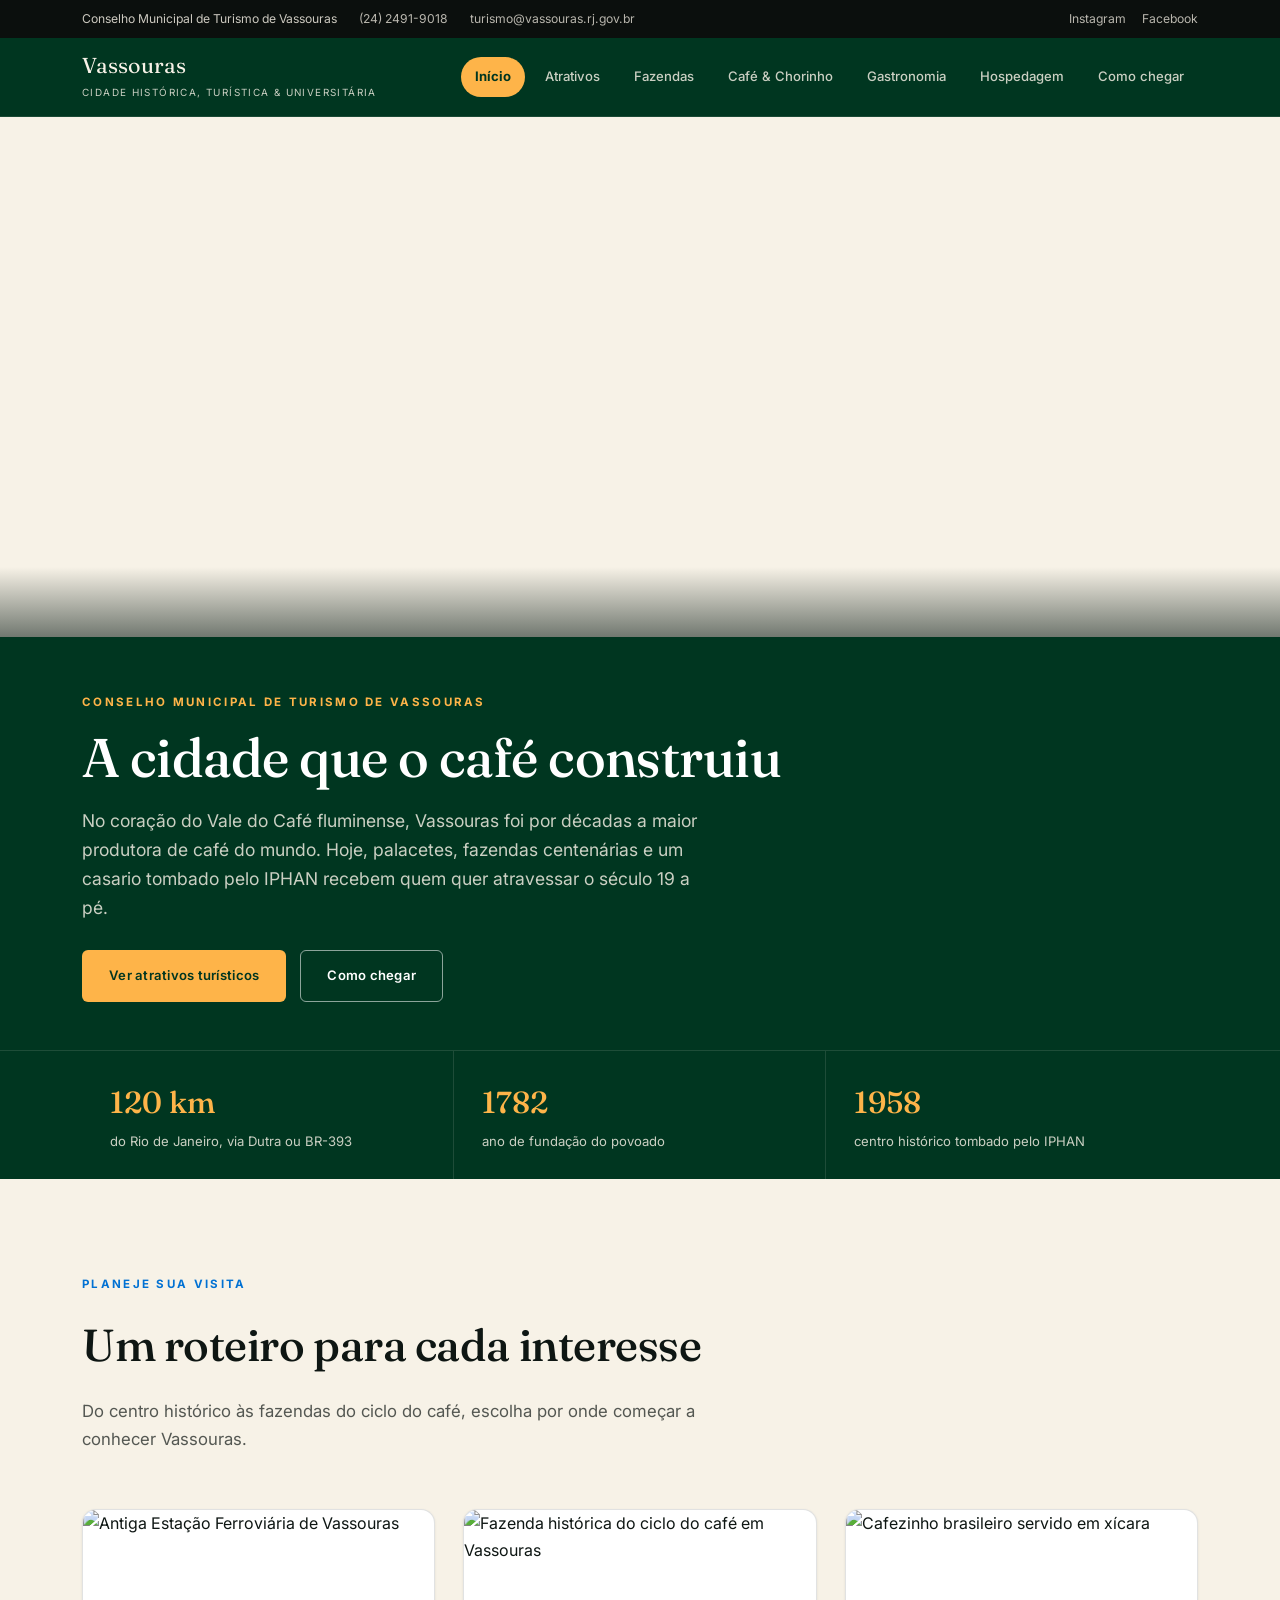
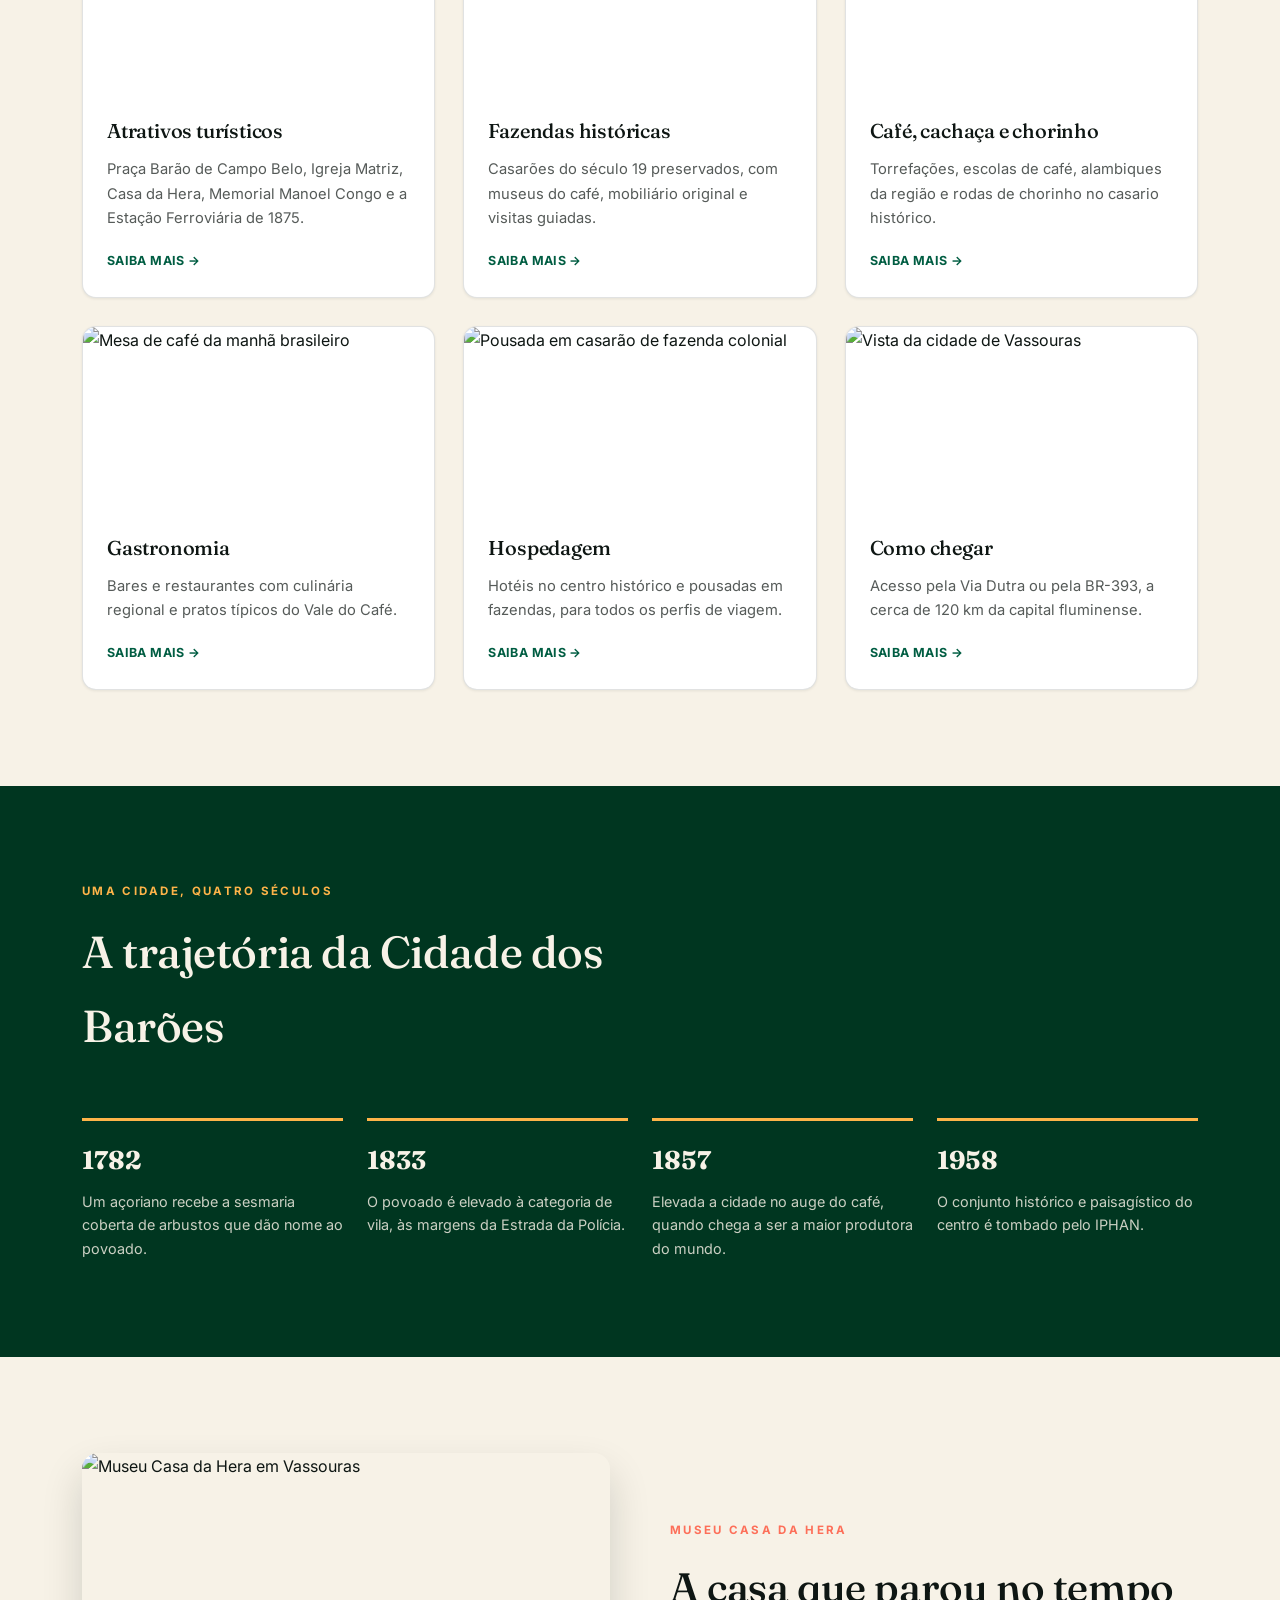
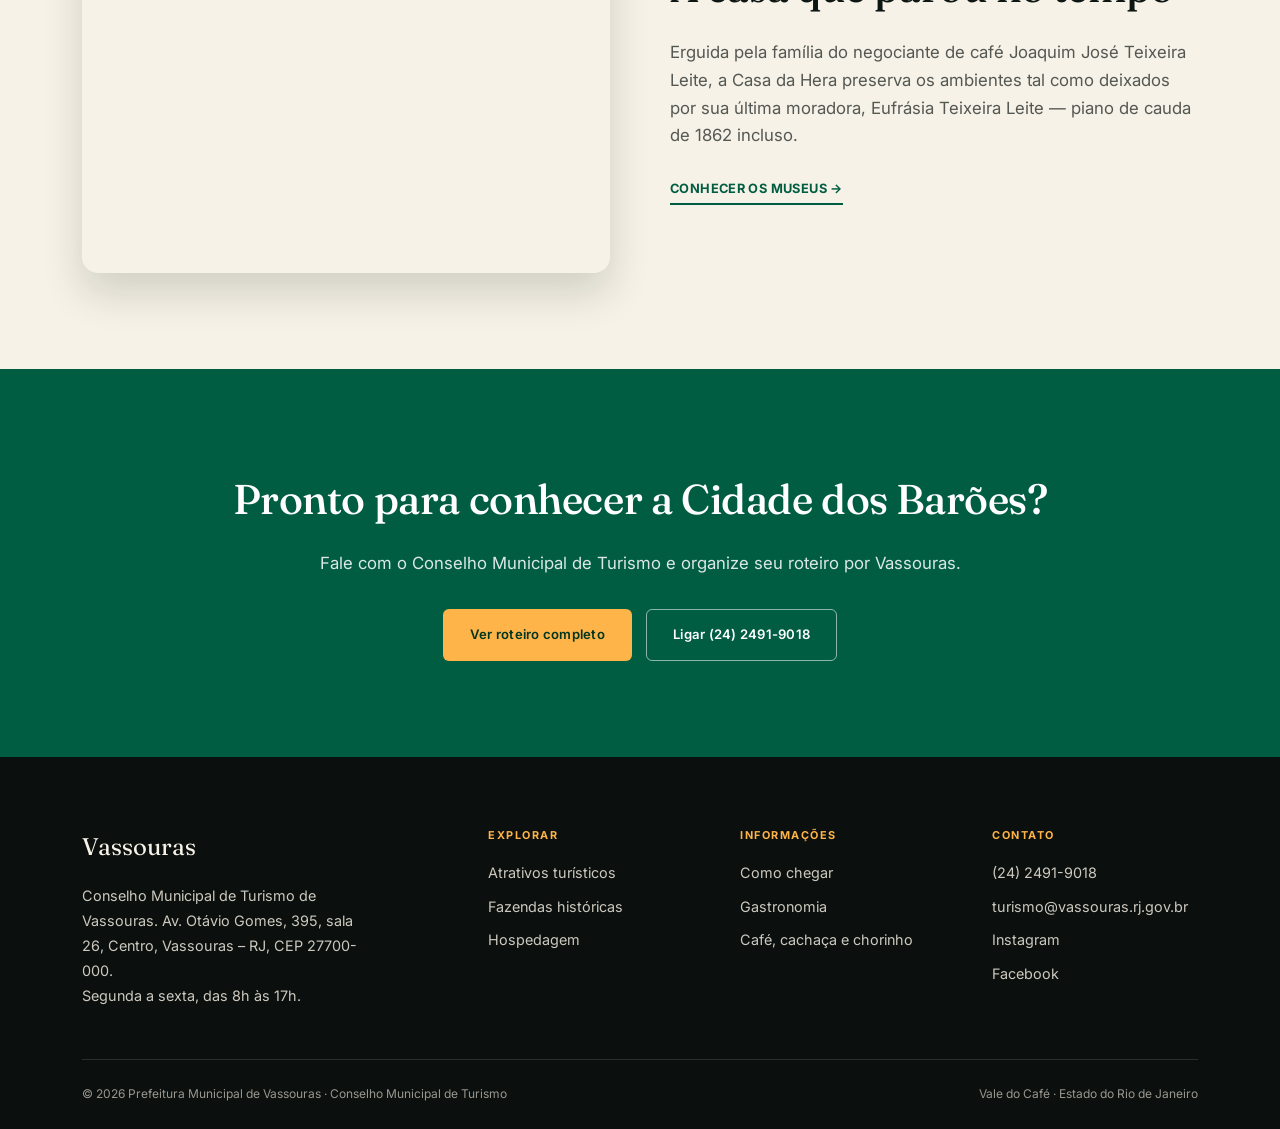
==== commit fd2c3306: "Add files via upload" ====
--- a/index.html
+++ b/index.html
@@ -3,7 +3,7 @@
 <head>
 <meta charset="UTF-8">
 <meta name="viewport" content="width=device-width, initial-scale=1.0">
-<title>Vassouras | Vale do Café — Secretaria de Turismo</title>
+<title>Vassouras | Vale do Café — Conselho Municipal de Turismo</title>
 <meta name="description" content="A Cidade dos Barões: fazendas centenárias, casarões tombados pelo IPHAN e o berço do café no Brasil imperial, no coração do Vale do Café fluminense.">
 <link rel="preconnect" href="https://fonts.googleapis.com">
 <link rel="preconnect" href="https://fonts.gstatic.com" crossorigin>
@@ -14,7 +14,7 @@
 <div class="topbar">
   <div class="wrap">
     <div class="contato">
-      <span>Secretaria de Turismo de Vassouras</span>
+      <span>Conselho Municipal de Turismo de Vassouras</span>
       <a href="tel:+552424919018">(24) 2491-9018</a>
       <a href="mailto:turismo@vassouras.rj.gov.br">turismo@vassouras.rj.gov.br</a>
     </div>
@@ -50,7 +50,7 @@
 <div class="hero-photo" style="background-image:url('https://commons.wikimedia.org/wiki/Special:FilePath/C%C3%A2mara%20Municipal%20de%20Vassouras.JPG');" role="img" aria-label="A cidade que o café construiu"></div>
 <section class="hero-content">
   <div class="wrap">
-    <span class="eyebrow">Secretaria de Turismo de Vassouras</span>
+    <span class="eyebrow">Conselho Municipal de Turismo de Vassouras</span>
     <h1>A cidade que o café construiu</h1>
     <p class="lede">No coração do Vale do Café fluminense, Vassouras foi por décadas a maior produtora de café do mundo. Hoje, palacetes, fazendas centenárias e um casario tombado pelo IPHAN recebem quem quer atravessar o século 19 a pé.</p>
     <div class="hero-cta">
@@ -151,7 +151,7 @@
 <section class="cta-final">
   <div class="wrap">
     <h2>Pronto para conhecer a Cidade dos Barões?</h2>
-    <p>Fale com a Secretaria de Turismo e organize seu roteiro por Vassouras.</p>
+    <p>Fale com o Conselho Municipal de Turismo e organize seu roteiro por Vassouras.</p>
     <div class="hero-cta">
       <a href="atrativos.html" class="btn btn-solid">Ver roteiro completo</a>
       <a href="tel:+552424919018" class="btn btn-ghost">Ligar (24) 2491-9018</a>
@@ -165,7 +165,7 @@
         <div class="foot-brand">
           <span class="nome">Vassouras</span>
         </div>
-        <p>Secretaria de Turismo de Vassouras. Av. Otávio Gomes, 395, sala 26, Centro, Vassouras – RJ, CEP 27700-000.</p>
+        <p>Conselho Municipal de Turismo de Vassouras. Av. Otávio Gomes, 395, sala 26, Centro, Vassouras – RJ, CEP 27700-000.</p>
         <p>Segunda a sexta, das 8h às 17h.</p>
       </div>
       <div class="foot-col">
@@ -189,7 +189,7 @@
       </div>
     </div>
     <div class="foot-bottom">
-      <span>© 2026 Prefeitura Municipal de Vassouras · Secretaria de Turismo</span>
+      <span>© 2026 Prefeitura Municipal de Vassouras · Conselho Municipal de Turismo</span>
       <span>Vale do Café · Estado do Rio de Janeiro</span>
     </div>
   </div>
--- a/styles.css
+++ b/styles.css
@@ -1,5 +1,5 @@
 /* ===================================================================
-   Vassouras — Secretaria de Turismo
+   Vassouras — Conselho Municipal de Turismo
    Folha de estilos compartilhada por todas as páginas do site
    =================================================================== */
 
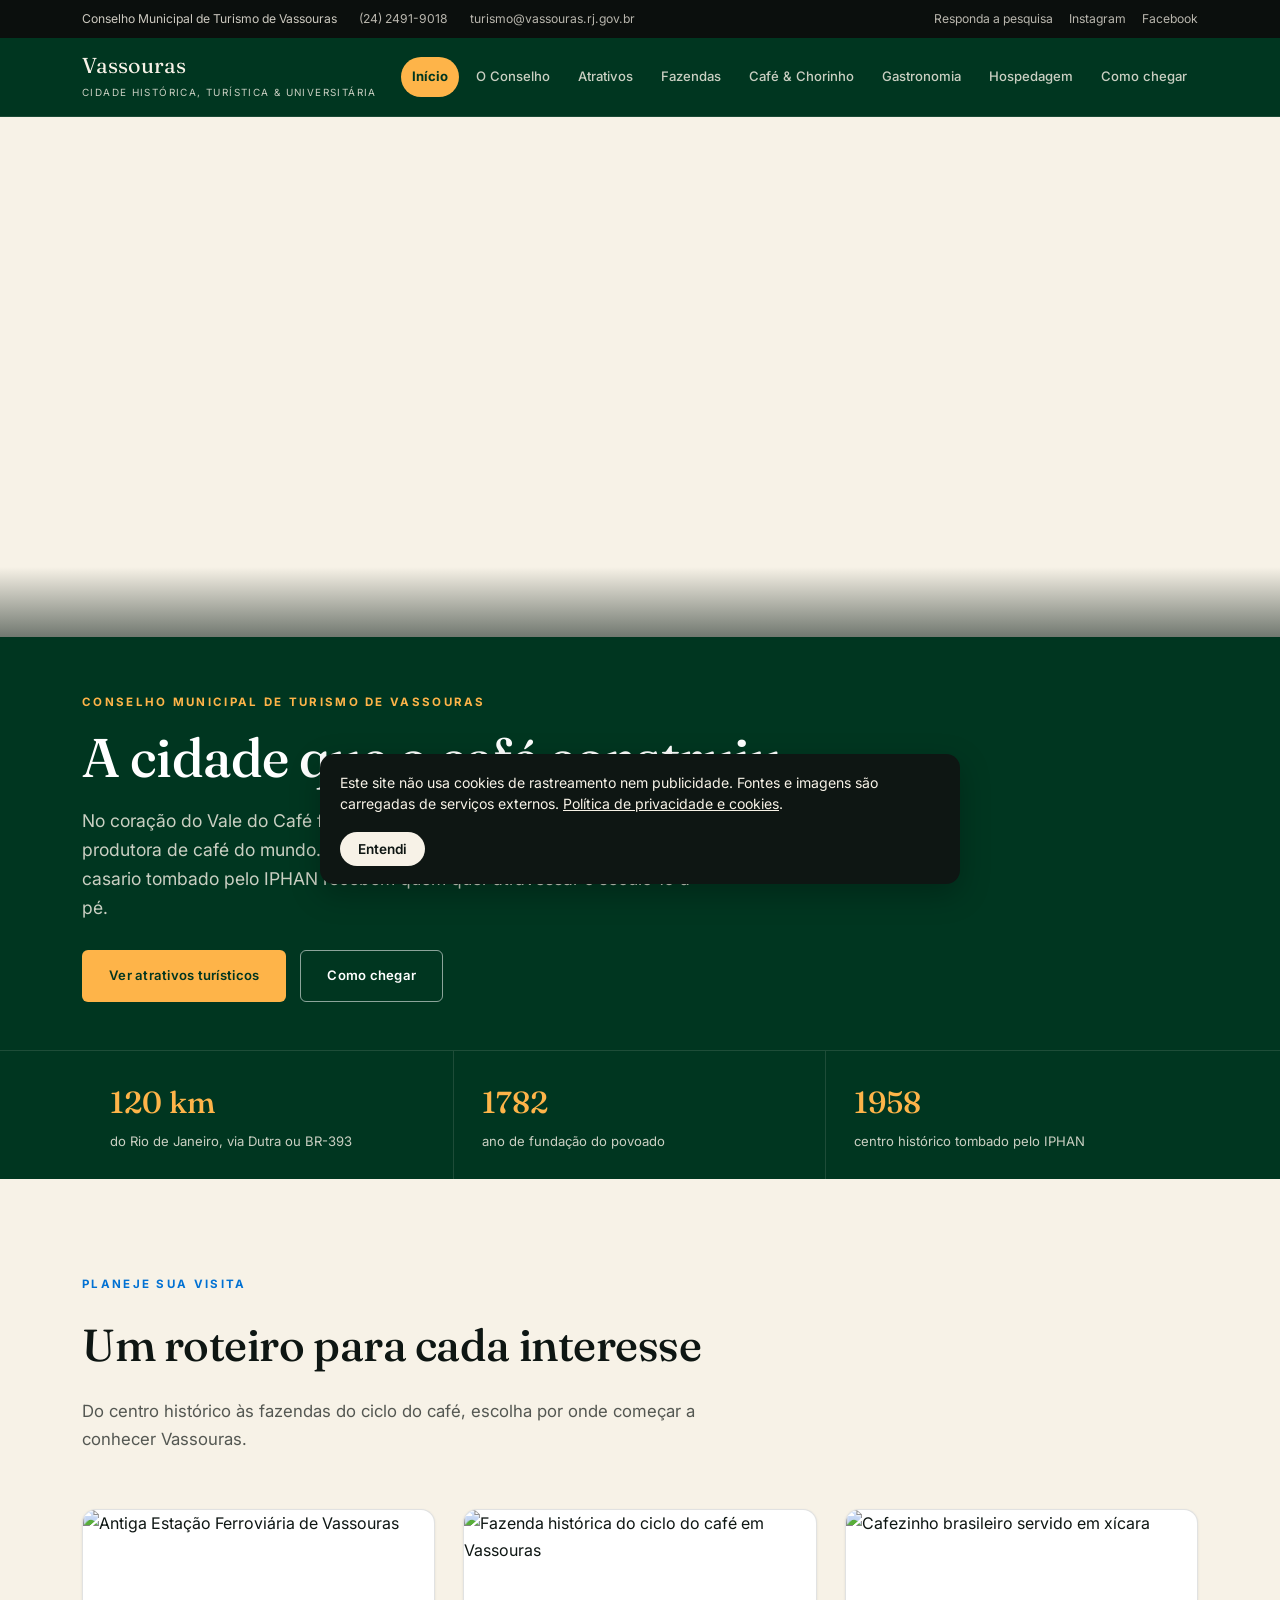
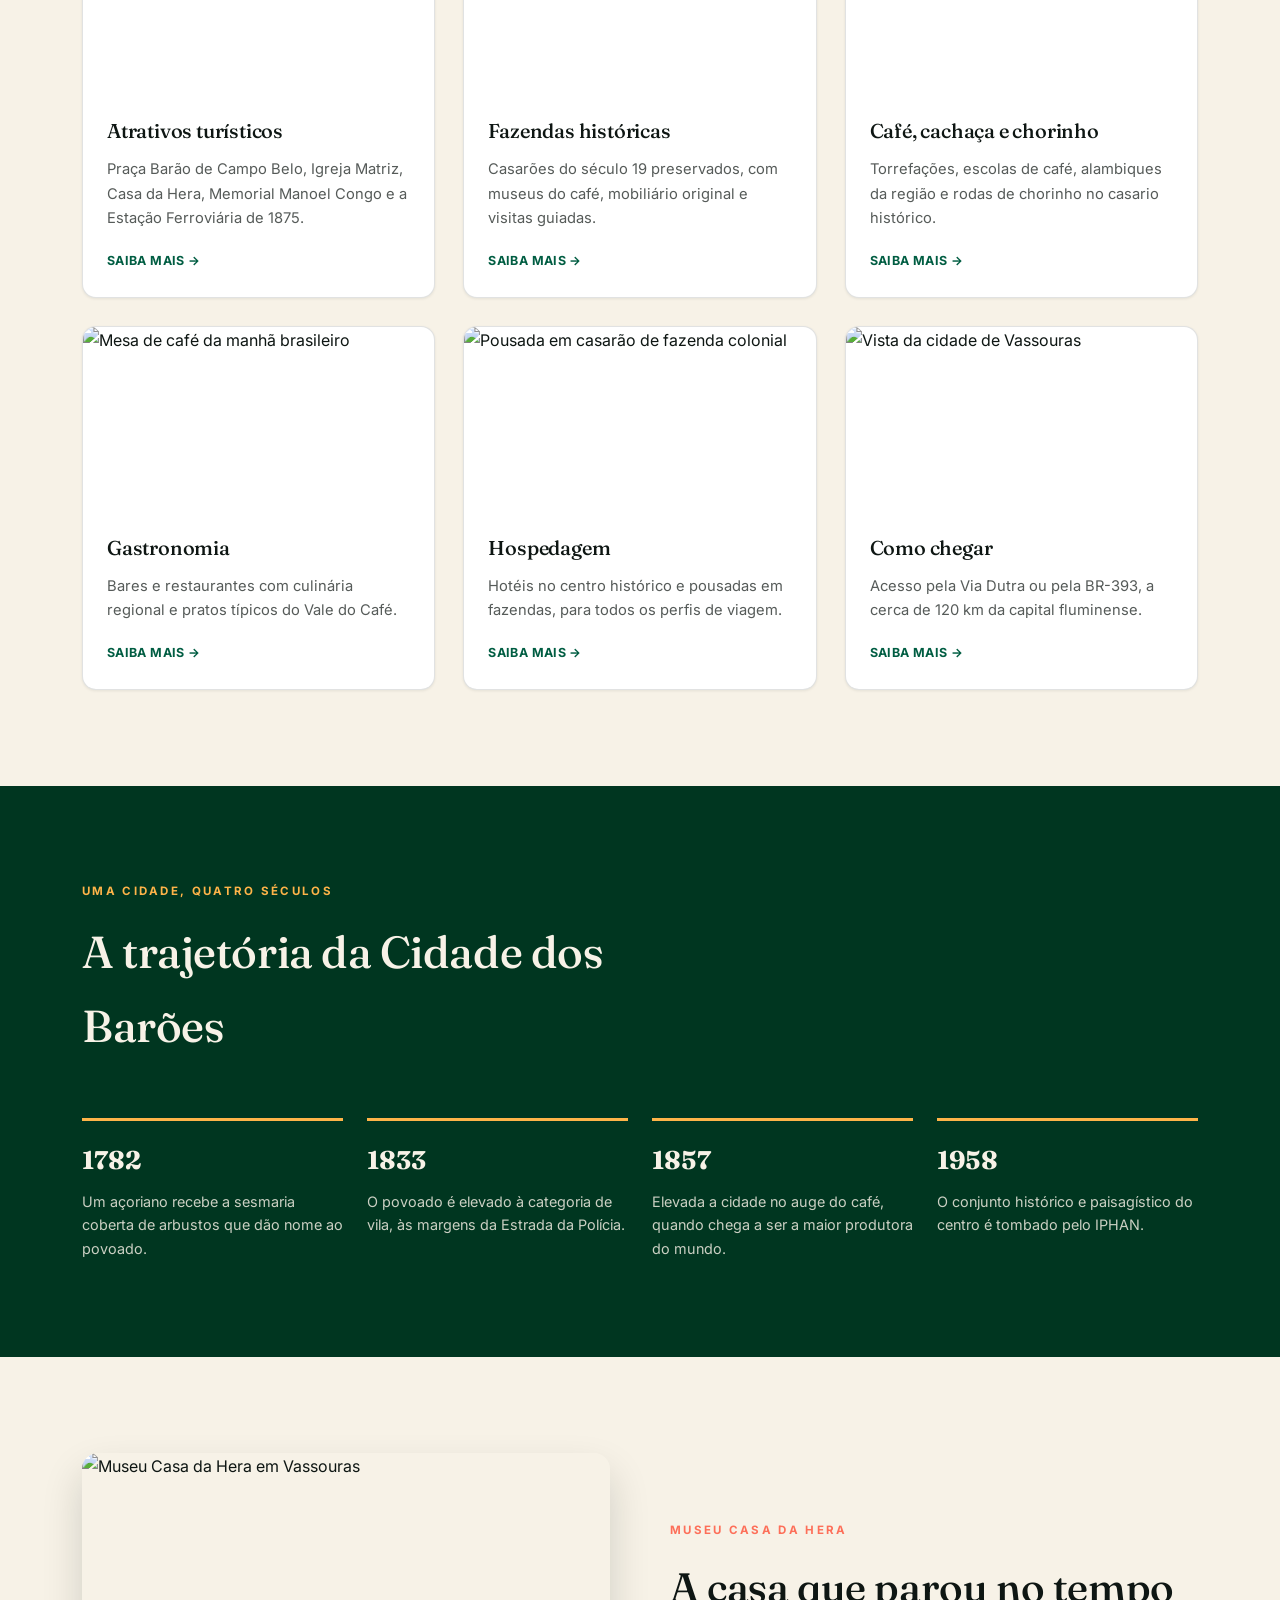
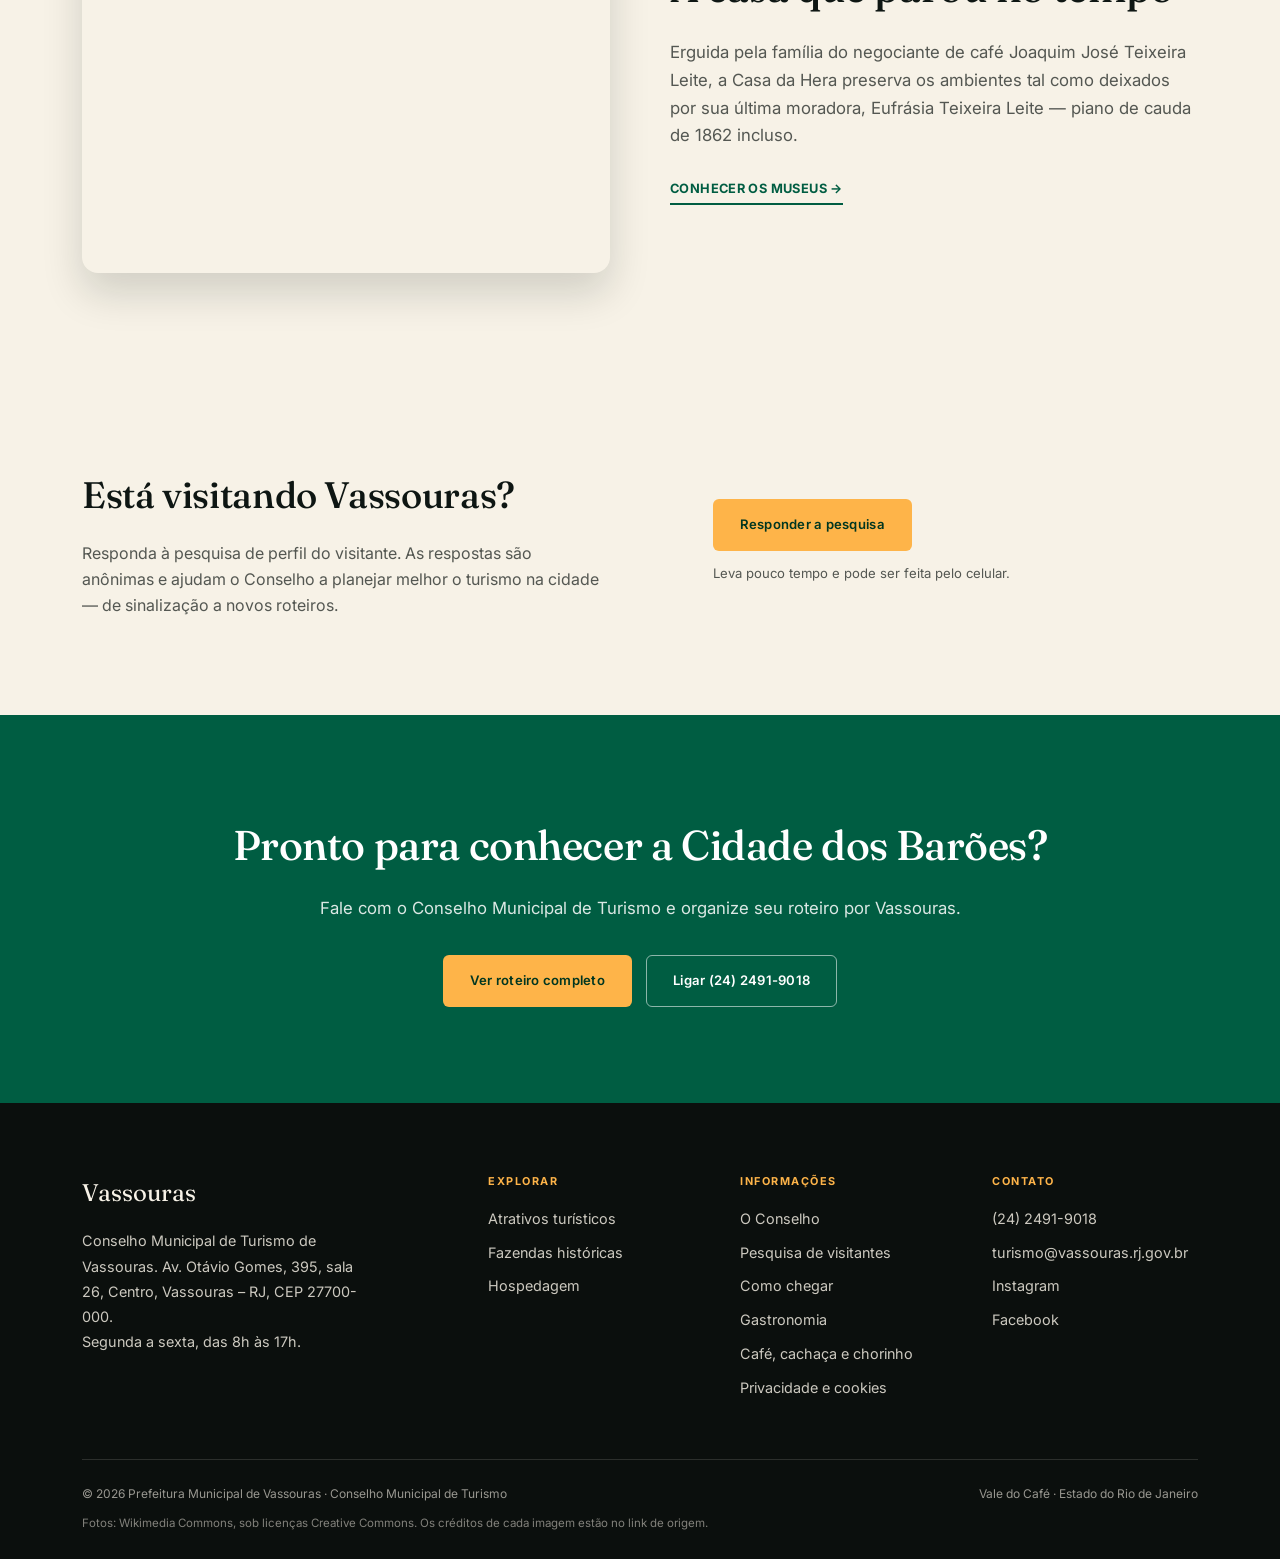
==== commit d646b9c3: "Add files via upload" ====
--- a/index.html
+++ b/index.html
@@ -19,6 +19,7 @@
       <a href="mailto:turismo@vassouras.rj.gov.br">turismo@vassouras.rj.gov.br</a>
     </div>
     <div class="social">
+      <a href="https://turismo-vassourass-delta.vercel.app" data-pesquisa="">Responda a pesquisa</a>
       <a href="https://www.instagram.com/visitevassouras/" target="_blank" rel="noopener">Instagram</a>
       <a href="https://www.facebook.com/visitevassourasof" target="_blank" rel="noopener">Facebook</a>
     </div>
@@ -35,6 +36,7 @@
     <nav class="principal" id="navPrincipal">
       <ul>
         <li><a href="index.html" class="ativo">Início</a></li>
+<li><a href="conselho.html">O Conselho</a></li>
 <li><a href="atrativos.html">Atrativos</a></li>
 <li><a href="fazendas.html">Fazendas</a></li>
 <li><a href="cafe.html">Café & Chorinho</a></li>
@@ -148,6 +150,29 @@
   </div>
 </section>
 
+<section id="dinamico-eventos" hidden>
+  <div class="wrap">
+    <div class="section-head">
+      <h2>Próximos eventos</h2>
+      <p>Agenda cadastrada pelo Conselho Municipal de Turismo.</p>
+    </div>
+    <div class="eventos-lista"></div>
+  </div>
+</section>
+
+<section class="pesquisa-cta">
+  <div class="wrap">
+    <div>
+      <h2>Está visitando Vassouras?</h2>
+      <p>Responda à pesquisa de perfil do visitante. As respostas são anônimas e ajudam o Conselho a planejar melhor o turismo na cidade — de sinalização a novos roteiros.</p>
+    </div>
+    <div class="acoes">
+      <a href="https://turismo-vassourass-delta.vercel.app" data-pesquisa="" class="btn btn-solid">Responder a pesquisa</a>
+      <small>Leva pouco tempo e pode ser feita pelo celular.</small>
+    </div>
+  </div>
+</section>
+
 <section class="cta-final">
   <div class="wrap">
     <h2>Pronto para conhecer a Cidade dos Barões?</h2>
@@ -176,9 +201,12 @@
       </div>
       <div class="foot-col">
         <h5>Informações</h5>
+        <a href="conselho.html">O Conselho</a>
+        <a href="https://turismo-vassourass-delta.vercel.app" data-pesquisa="">Pesquisa de visitantes</a>
         <a href="como-chegar.html">Como chegar</a>
         <a href="gastronomia.html">Gastronomia</a>
         <a href="cafe.html">Café, cachaça e chorinho</a>
+        <a href="privacidade.html">Privacidade e cookies</a>
       </div>
       <div class="foot-col">
         <h5>Contato</h5>
@@ -192,6 +220,7 @@
       <span>© 2026 Prefeitura Municipal de Vassouras · Conselho Municipal de Turismo</span>
       <span>Vale do Café · Estado do Rio de Janeiro</span>
     </div>
+    <p class="creditos">Fotos: Wikimedia Commons, sob licenças Creative Commons. Os créditos de cada imagem estão no link de origem.</p>
   </div>
 </footer>
 <script>
@@ -202,5 +231,7 @@
     nav.querySelectorAll('a').forEach(a => a.addEventListener('click', () => nav.classList.remove('aberto')));
   }
 </script>
+<script src="config.js"></script>
+<script src="site.js"></script>
 </body>
 </html>
--- a/styles.css
+++ b/styles.css
@@ -325,3 +325,95 @@
   section{padding:64px 0;}
   .ledger{column-count:1;}
 }
+
+/* ===================================================================
+   Conselho, pesquisa, privacidade e conteúdo dinâmico
+   =================================================================== */
+.vazio{color:var(--ink-suave); font-size:0.95rem; padding:28px 0; border-top:1px solid var(--linha);}
+
+/* composição do conselho */
+.conselho-resumo{display:grid; grid-template-columns:repeat(3,1fr); gap:1px; background:var(--linha); border:1px solid var(--linha); margin-bottom:56px;}
+.conselho-resumo div{background:#fff; padding:28px;}
+.conselho-resumo b{font-family:'Fraunces',serif; font-size:2.2rem; font-weight:500; display:block; line-height:1; color:var(--verde);}
+.conselho-resumo span{font-size:0.92rem; color:var(--ink-suave); display:block; margin-top:10px;}
+.membros-titulo{font-size:1.35rem; margin:8px 0 22px;}
+.membros{display:grid; grid-template-columns:repeat(auto-fill,minmax(200px,1fr)); gap:28px; margin-bottom:56px;}
+.membro .retrato{aspect-ratio:4/5; background:#E8E1D3; overflow:hidden; display:flex; align-items:center; justify-content:center;}
+.membro .retrato img{width:100%; height:100%; object-fit:cover;}
+.membro .retrato span{font-family:'Fraunces',serif; font-size:2.6rem; color:rgba(14,22,19,0.35);}
+.membro h4{font-size:1.05rem; margin-top:14px;}
+.membro p{font-size:0.86rem; color:var(--ink-suave); line-height:1.45; margin-top:4px;}
+
+/* documentos (leis, regulamento, atas) */
+.docs{border-top:1px solid var(--linha);}
+.doc{display:flex; justify-content:space-between; align-items:baseline; gap:18px; padding:16px 0; border-bottom:1px solid var(--linha);}
+.doc a{font-family:'Fraunces',serif; font-size:1.05rem; color:var(--grafite);}
+.doc a:hover{color:var(--azul);}
+.doc .meta{font-size:0.82rem; color:var(--ink-suave); white-space:nowrap;}
+.docs-grid{display:grid; grid-template-columns:1fr 1fr; gap:56px;}
+
+/* chamada da pesquisa */
+.pesquisa-cta .wrap{display:grid; grid-template-columns:1.2fr 1fr; gap:48px; align-items:center;}
+.pesquisa-cta h2{font-size:clamp(1.7rem,3vw,2.3rem); margin-bottom:14px;}
+.pesquisa-cta p{color:var(--ink-suave); max-width:52ch;}
+.pesquisa-cta .acoes{display:flex; flex-direction:column; gap:12px; align-items:flex-start;}
+.pesquisa-cta .acoes small{font-size:0.82rem; color:var(--ink-suave);}
+
+/* eventos */
+.eventos-lista{border-top:1px solid var(--linha);}
+.evento{display:grid; grid-template-columns:150px 1fr; gap:24px; padding:20px 0; border-bottom:1px solid var(--linha);}
+.evento .data{font-weight:600; color:var(--verde); font-size:0.95rem;}
+.evento h3{font-size:1.15rem;}
+.evento p{font-size:0.9rem; color:var(--ink-suave);}
+
+/* texto longo (privacidade) */
+.texto-longo{max-width:72ch;}
+.texto-longo h2{font-size:1.45rem; margin:44px 0 12px;}
+.texto-longo h2:first-child{margin-top:0;}
+.texto-longo p, .texto-longo li{color:var(--ink-suave); margin-bottom:12px;}
+.texto-longo ul{padding-left:20px;}
+.texto-longo a{color:var(--azul); text-decoration:underline;}
+
+/* aviso de cookies */
+.aviso-cookies{
+  position:fixed; left:16px; right:16px; bottom:16px; z-index:60; max-width:640px; margin:0 auto;
+  background:var(--grafite); color:var(--creme); border-radius:14px; padding:18px 20px;
+  display:flex; gap:18px; align-items:center; justify-content:space-between; flex-wrap:wrap;
+  box-shadow:0 10px 30px rgba(0,0,0,0.25); font-size:0.88rem; line-height:1.5;
+}
+.aviso-cookies a{text-decoration:underline;}
+.aviso-cookies button{
+  background:var(--creme); color:var(--grafite); border:0; border-radius:999px;
+  padding:9px 18px; font:600 0.85rem 'Inter',sans-serif; cursor:pointer;
+}
+.aviso-cookies button:focus-visible, .btn:focus-visible, nav.principal a:focus-visible{outline:2px solid var(--azul); outline-offset:2px;}
+.creditos{font-size:0.72rem; color:rgba(247,242,231,0.5); margin-top:10px;}
+
+@media (max-width:980px){
+  .conselho-resumo{grid-template-columns:1fr;}
+  .docs-grid, .pesquisa-cta .wrap{grid-template-columns:1fr; gap:36px;}
+}
+@media (max-width:720px){
+  .evento{grid-template-columns:1fr; gap:6px;}
+  .doc{flex-direction:column; gap:4px;}
+}
+
+/* navegação com o item "O Conselho": mantém tudo em uma linha */
+nav.principal ul{flex-wrap:nowrap;}
+nav.principal a{padding:9px 11px; white-space:nowrap;}
+@media (min-width:861px) and (max-width:1180px){
+  .brand .sub{display:none;}
+  nav.principal a{padding:8px 8px; font-size:0.78rem;}
+}
+@media (max-width:860px){
+  .topbar{display:none;}
+  nav.principal{
+    position:fixed; inset:78px 0 0 0; background:var(--verde-escuro);
+    padding:30px 32px; transform:translateX(100%); transition:transform .3s ease;
+    overflow-y:auto;
+  }
+  nav.principal.aberto{transform:translateX(0);}
+  nav.principal ul{flex-direction:column; gap:6px;}
+  nav.principal a{display:block; font-size:1rem; padding:14px 16px;}
+  .nav-toggle{display:flex;}
+}
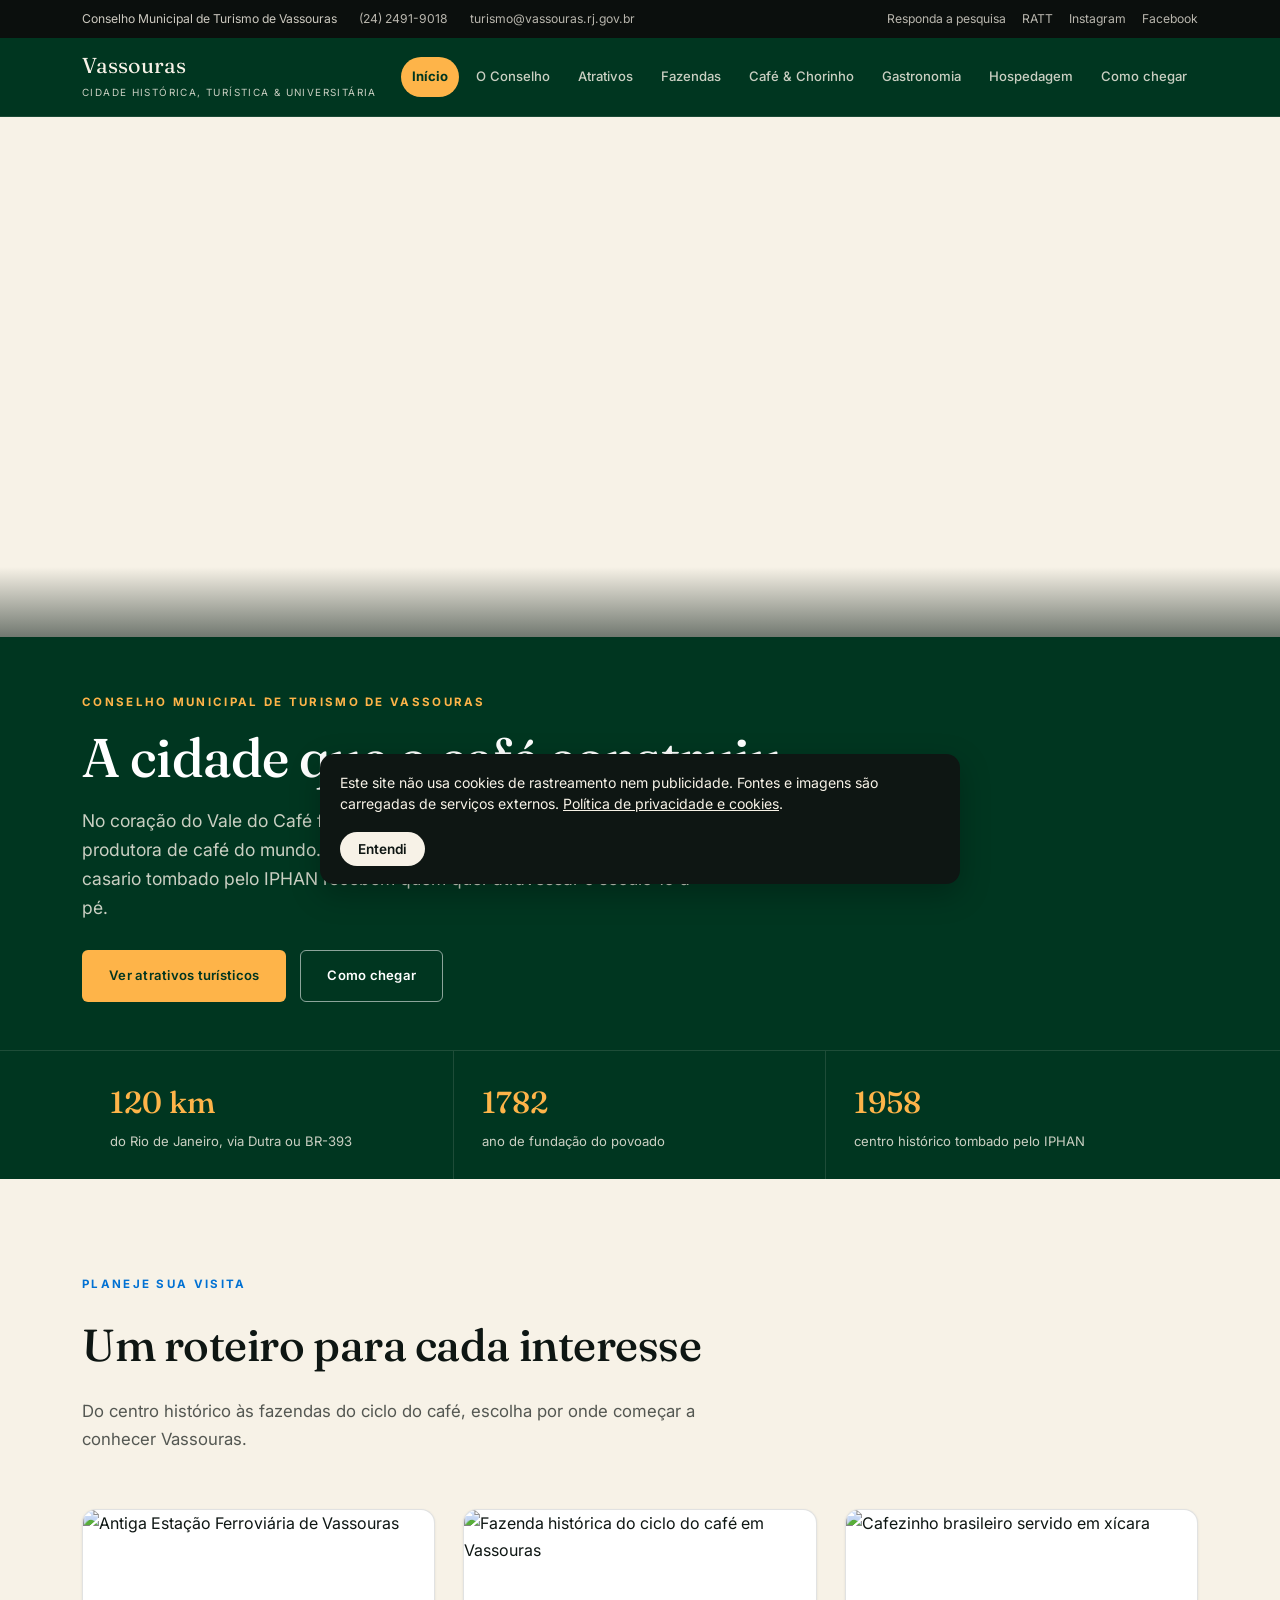
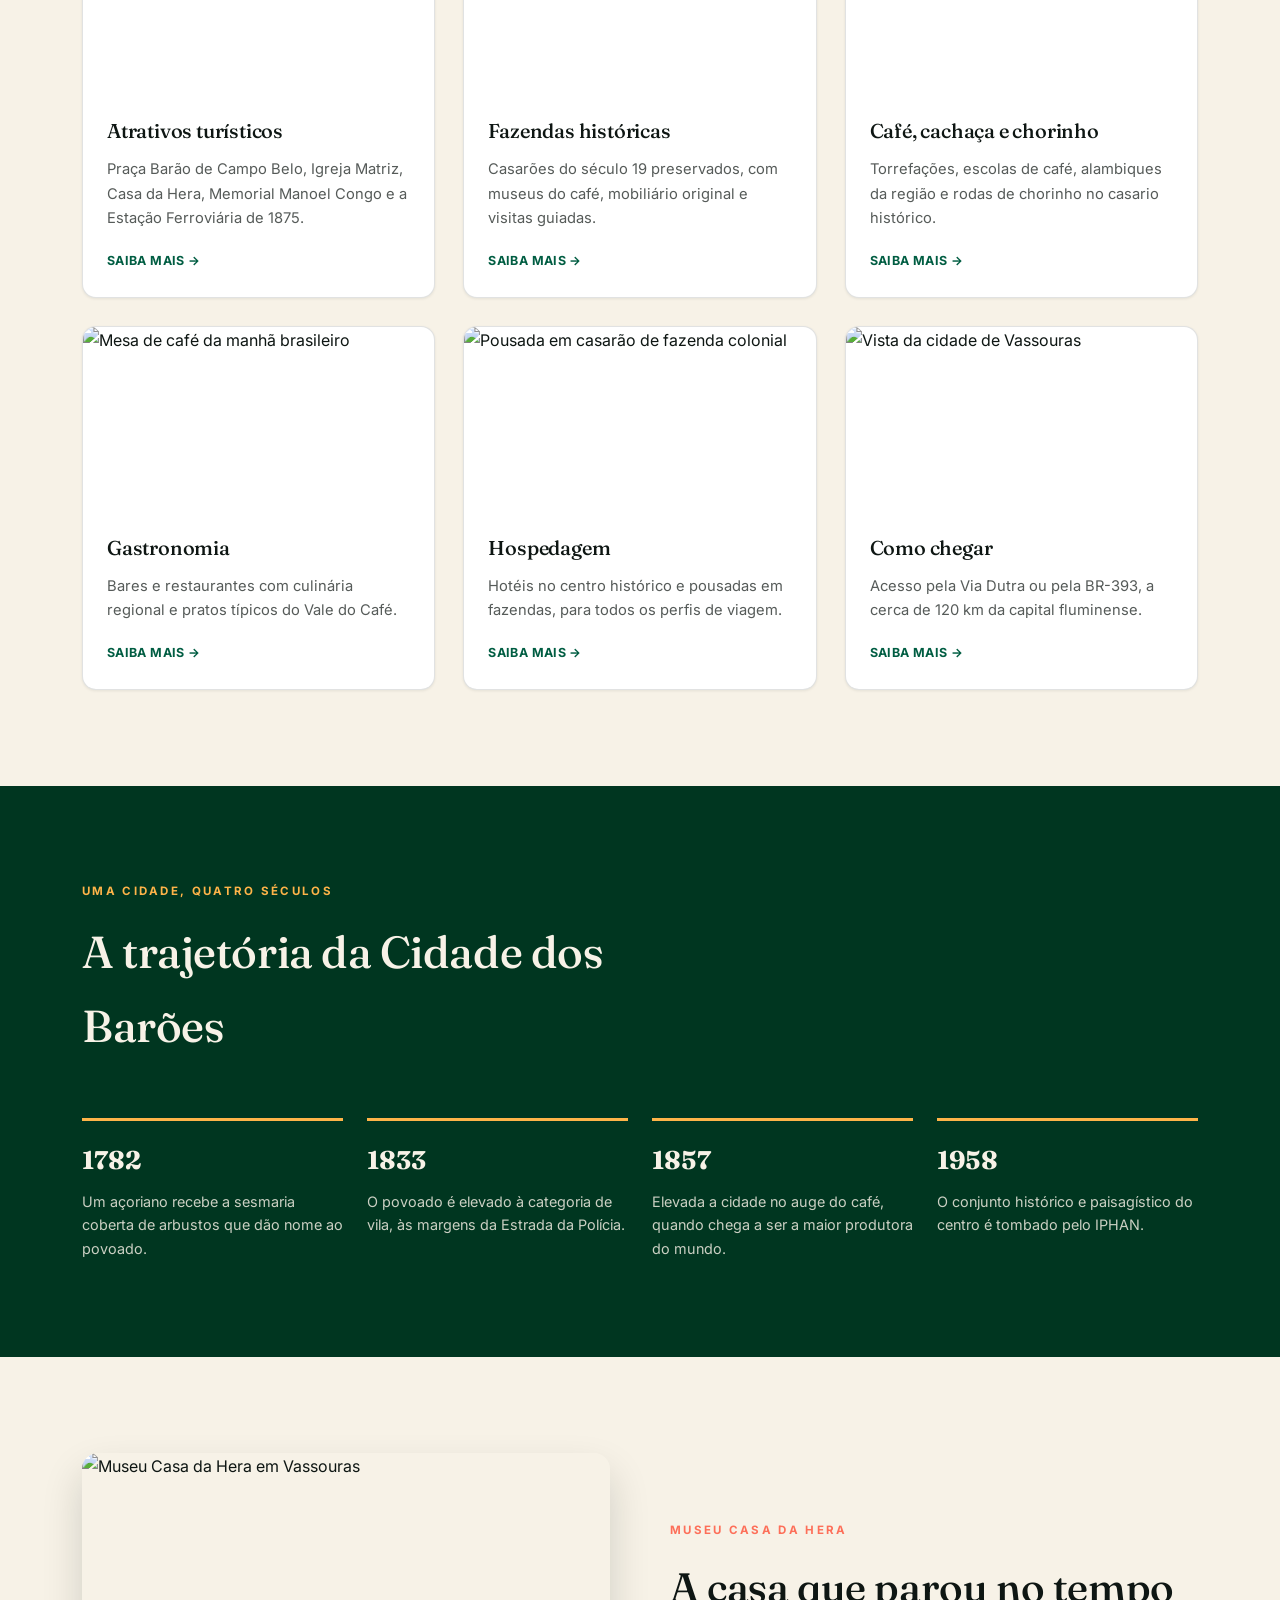
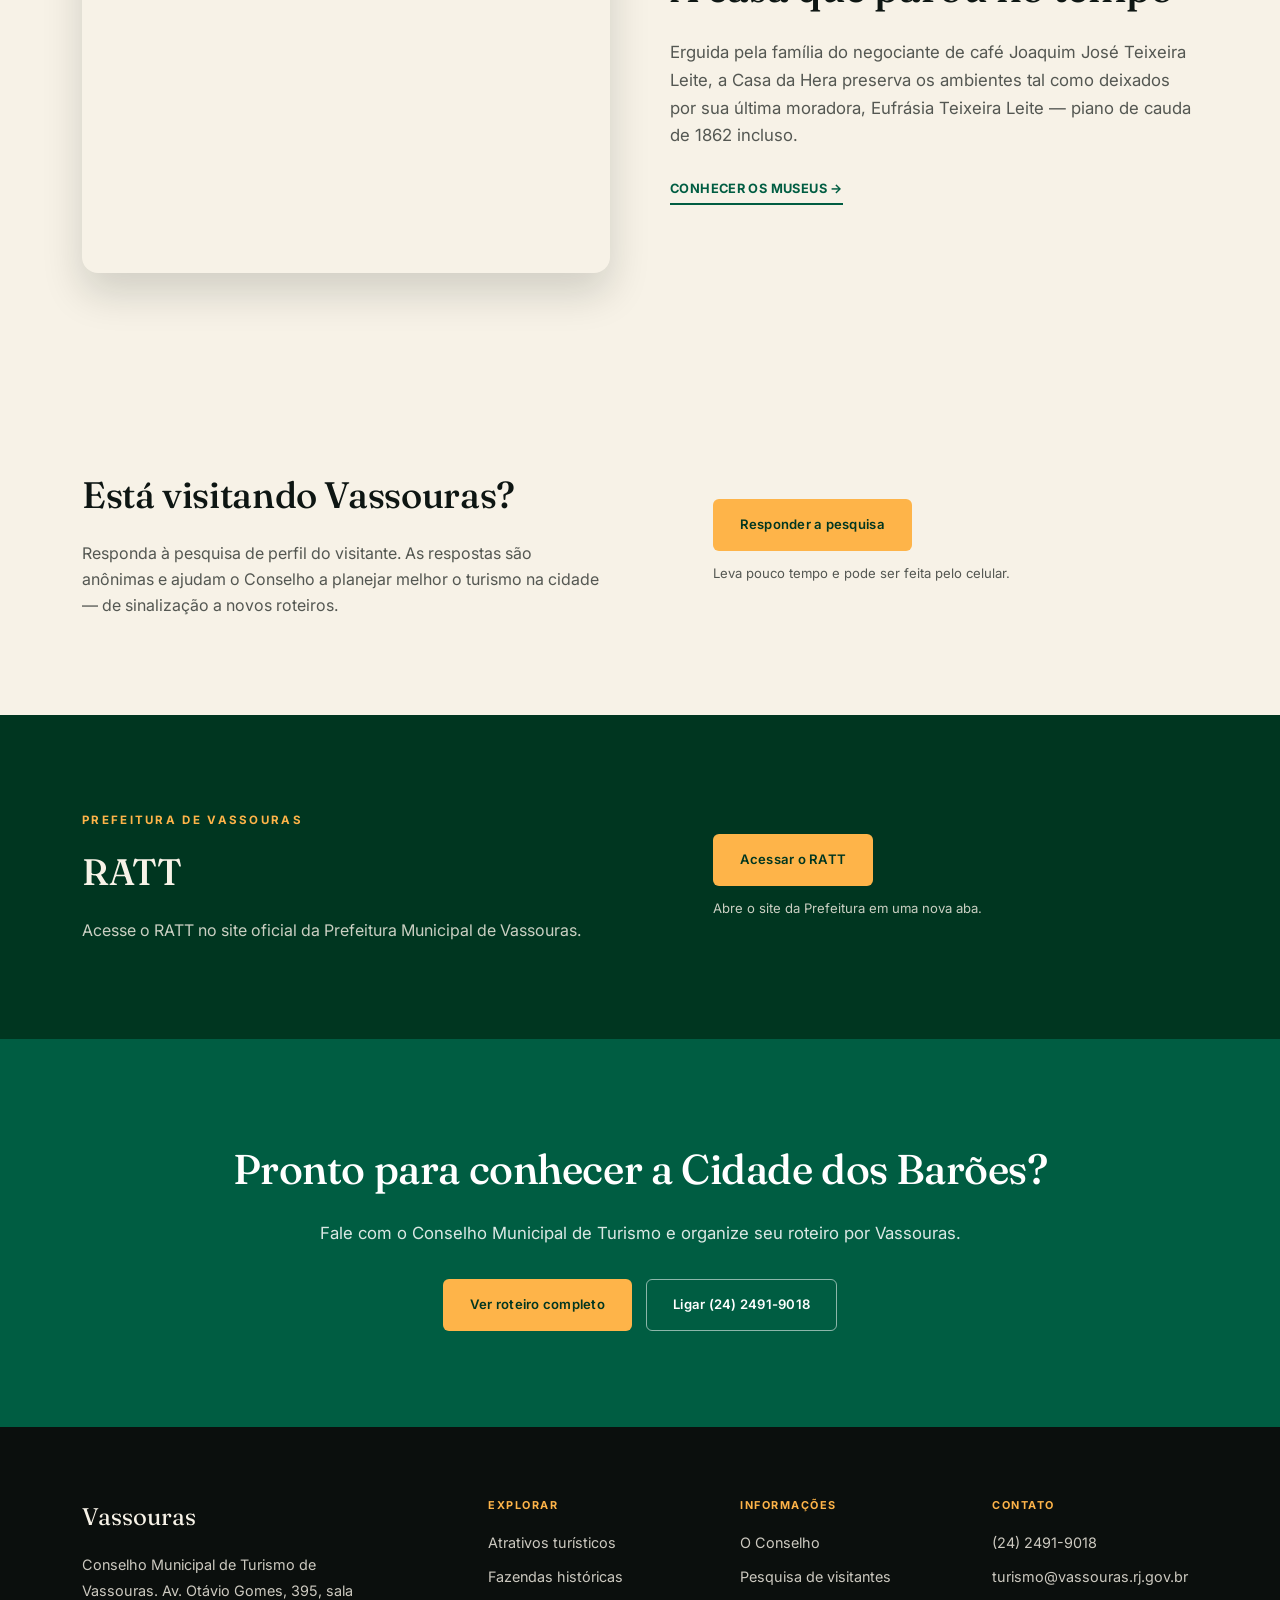
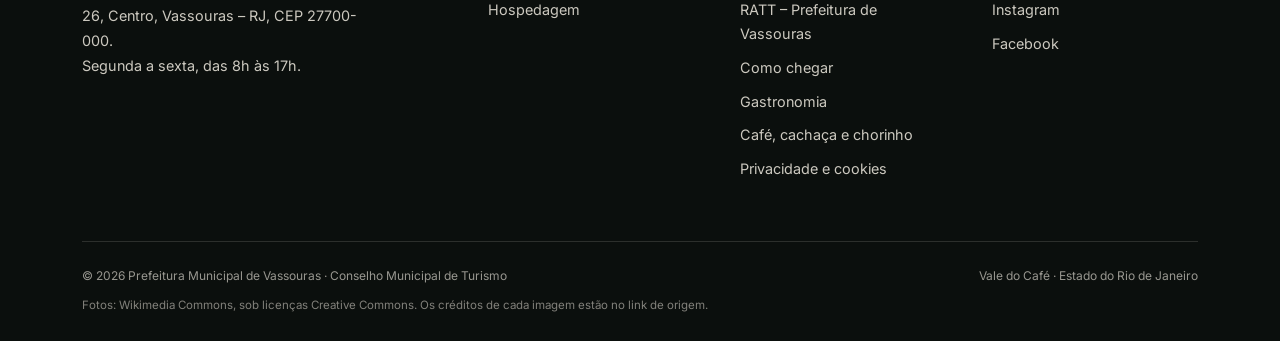
==== commit 2797ca8b: "Página O Conselho com documentos, chamada para o RATT e config do Supabase" ====
--- a/index.html
+++ b/index.html
@@ -20,6 +20,7 @@
     </div>
     <div class="social">
       <a href="https://turismo-vassourass-delta.vercel.app" data-pesquisa="">Responda a pesquisa</a>
+      <a href="https://www.vassouras.rj.gov.br/ratt/" target="_blank" rel="noopener">RATT</a>
       <a href="https://www.instagram.com/visitevassouras/" target="_blank" rel="noopener">Instagram</a>
       <a href="https://www.facebook.com/visitevassourasof" target="_blank" rel="noopener">Facebook</a>
     </div>
@@ -173,6 +174,20 @@
   </div>
 </section>
 
+<section class="ratt-cta">
+  <div class="wrap">
+    <div>
+      <span class="eyebrow">Prefeitura de Vassouras</span>
+      <h2>RATT</h2>
+      <p>Acesse o RATT no site oficial da Prefeitura Municipal de Vassouras.</p>
+    </div>
+    <div class="acoes">
+      <a href="https://www.vassouras.rj.gov.br/ratt/" target="_blank" rel="noopener" class="btn btn-solid">Acessar o RATT</a>
+      <small>Abre o site da Prefeitura em uma nova aba.</small>
+    </div>
+  </div>
+</section>
+
 <section class="cta-final">
   <div class="wrap">
     <h2>Pronto para conhecer a Cidade dos Barões?</h2>
@@ -203,6 +218,7 @@
         <h5>Informações</h5>
         <a href="conselho.html">O Conselho</a>
         <a href="https://turismo-vassourass-delta.vercel.app" data-pesquisa="">Pesquisa de visitantes</a>
+        <a href="https://www.vassouras.rj.gov.br/ratt/" target="_blank" rel="noopener">RATT – Prefeitura de Vassouras</a>
         <a href="como-chegar.html">Como chegar</a>
         <a href="gastronomia.html">Gastronomia</a>
         <a href="cafe.html">Café, cachaça e chorinho</a>
--- a/styles.css
+++ b/styles.css
@@ -417,3 +417,27 @@
   nav.principal a{display:block; font-size:1rem; padding:14px 16px;}
   .nav-toggle{display:flex;}
 }
+
+/* ---------- O Conselho: diretoria, suplentes, documentos ---------- */
+.membros-diretoria{grid-template-columns:repeat(auto-fill,minmax(220px,1fr));}
+.membro .cargo{display:inline-block; margin-top:14px; font-size:0.72rem; font-weight:700; letter-spacing:0.08em; text-transform:uppercase; color:var(--verde-escuro); background:var(--ambar); padding:4px 10px; border-radius:999px;}
+.membro .cargo + h4{margin-top:10px;}
+.suplentes-titulo{font-size:0.8rem; letter-spacing:0.1em; text-transform:uppercase; color:var(--ink-suave); margin:-28px 0 14px;}
+.suplentes{list-style:none; padding:0; display:grid; grid-template-columns:repeat(auto-fill,minmax(260px,1fr)); gap:0 28px; border-top:1px solid var(--linha); margin-bottom:56px;}
+.suplentes li{padding:12px 0; border-bottom:1px solid var(--linha);}
+.suplentes b{display:block; font-weight:600; font-size:0.95rem;}
+.suplentes span{font-size:0.82rem; color:var(--ink-suave);}
+.doc small{display:block; font-size:0.8rem; color:var(--ink-suave); margin-top:4px;}
+
+/* ---------- chamada para o RATT ---------- */
+.ratt-cta{background:var(--verde-escuro); color:var(--creme);}
+.ratt-cta .wrap{display:grid; grid-template-columns:1.2fr 1fr; gap:48px; align-items:center;}
+.ratt-cta .eyebrow{color:var(--ambar); display:block; margin-bottom:12px;}
+.ratt-cta h2{color:var(--creme); font-size:clamp(1.7rem,3vw,2.3rem); margin-bottom:14px;}
+.ratt-cta p{color:var(--texto-suave); max-width:52ch;}
+.ratt-cta .acoes{display:flex; flex-direction:column; gap:12px; align-items:flex-start;}
+.ratt-cta .acoes small{font-size:0.82rem; color:var(--texto-suave);}
+@media (max-width: 760px){
+  .ratt-cta .wrap{grid-template-columns:1fr; gap:28px;}
+  .suplentes-titulo{margin-top:-20px;}
+}
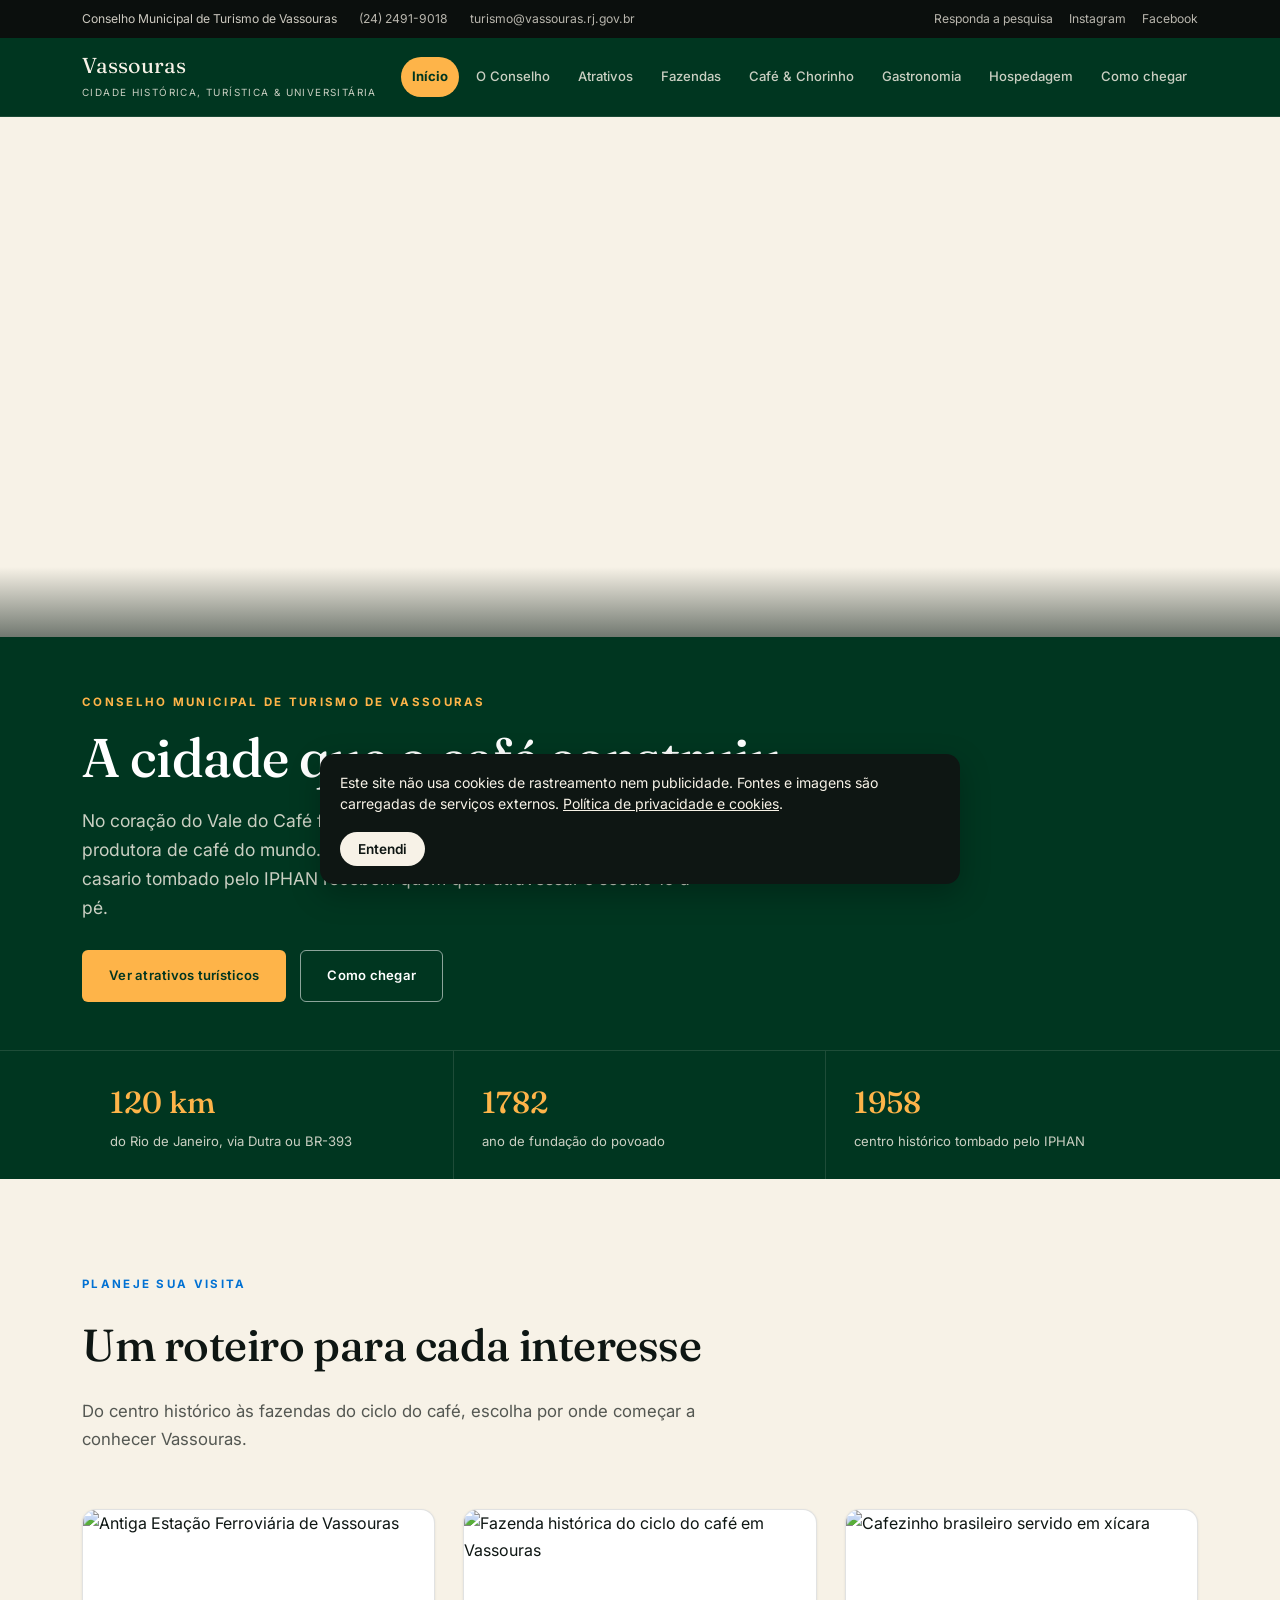
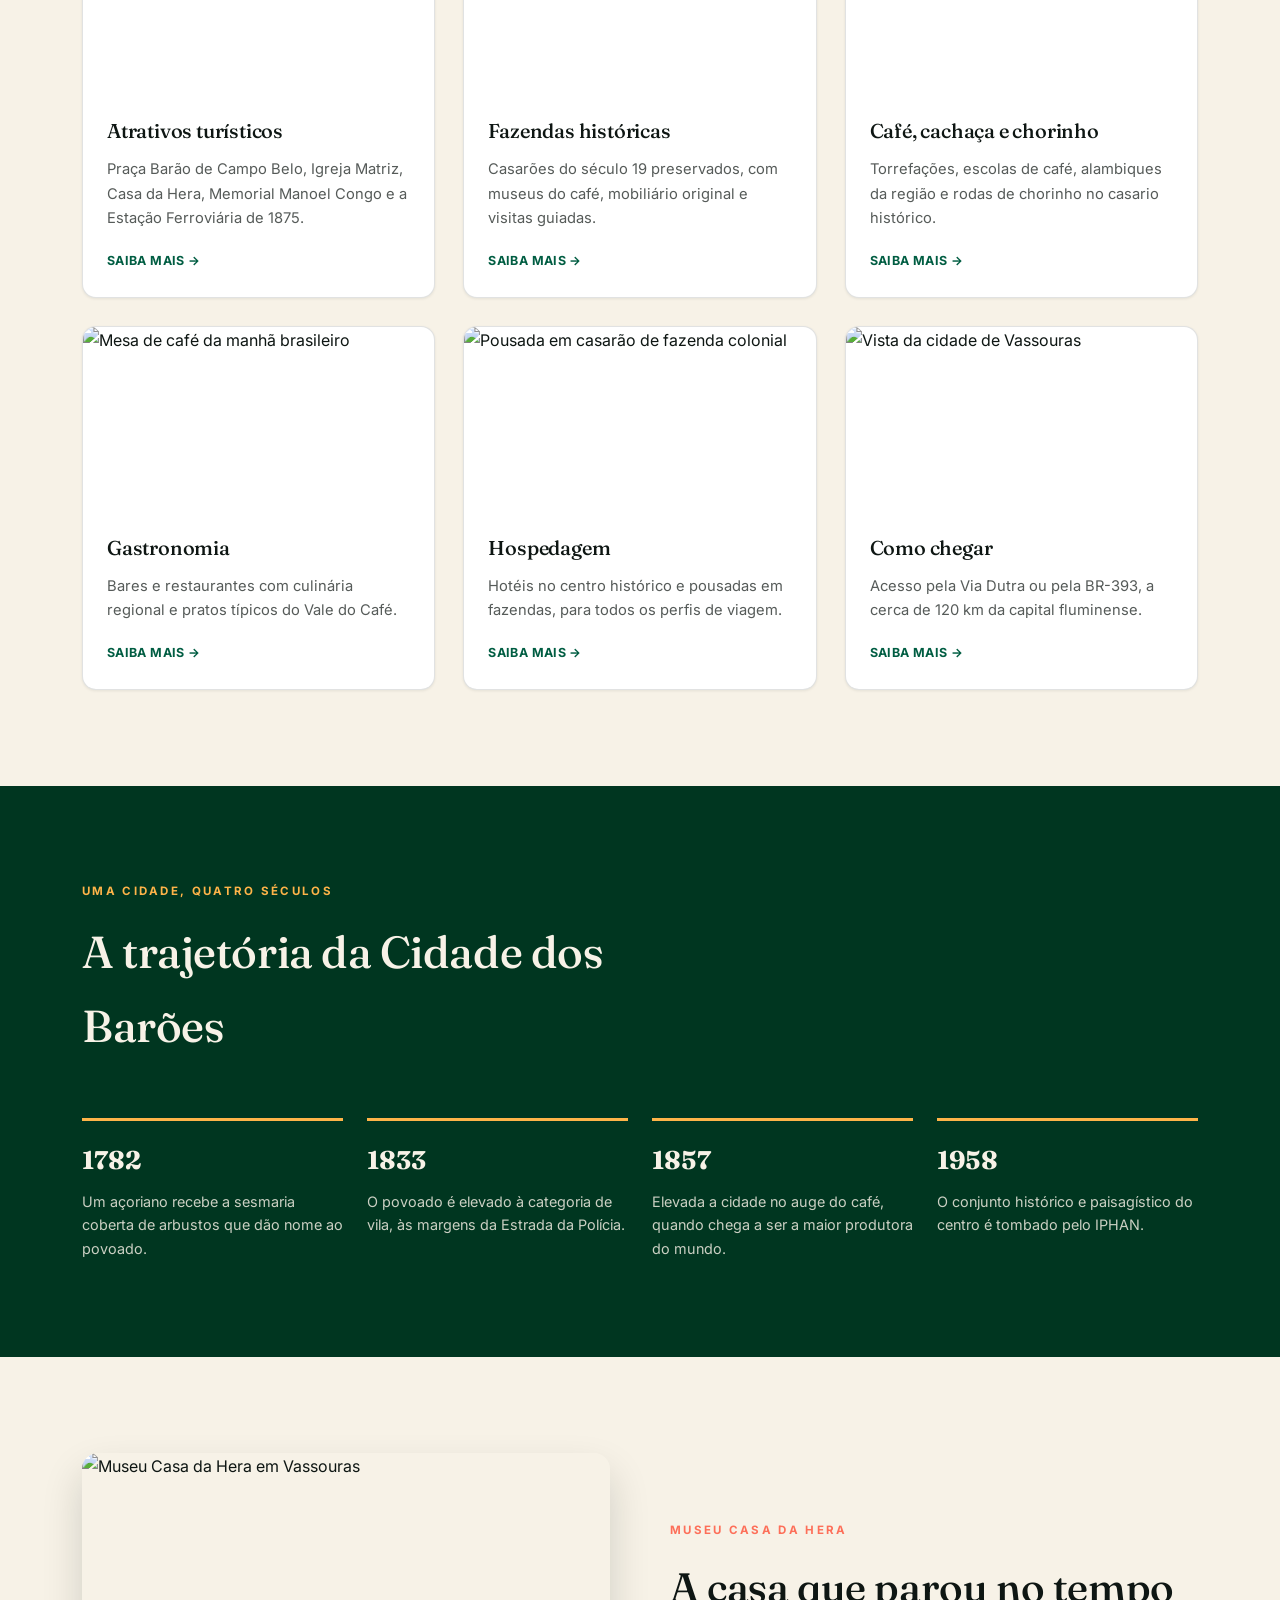
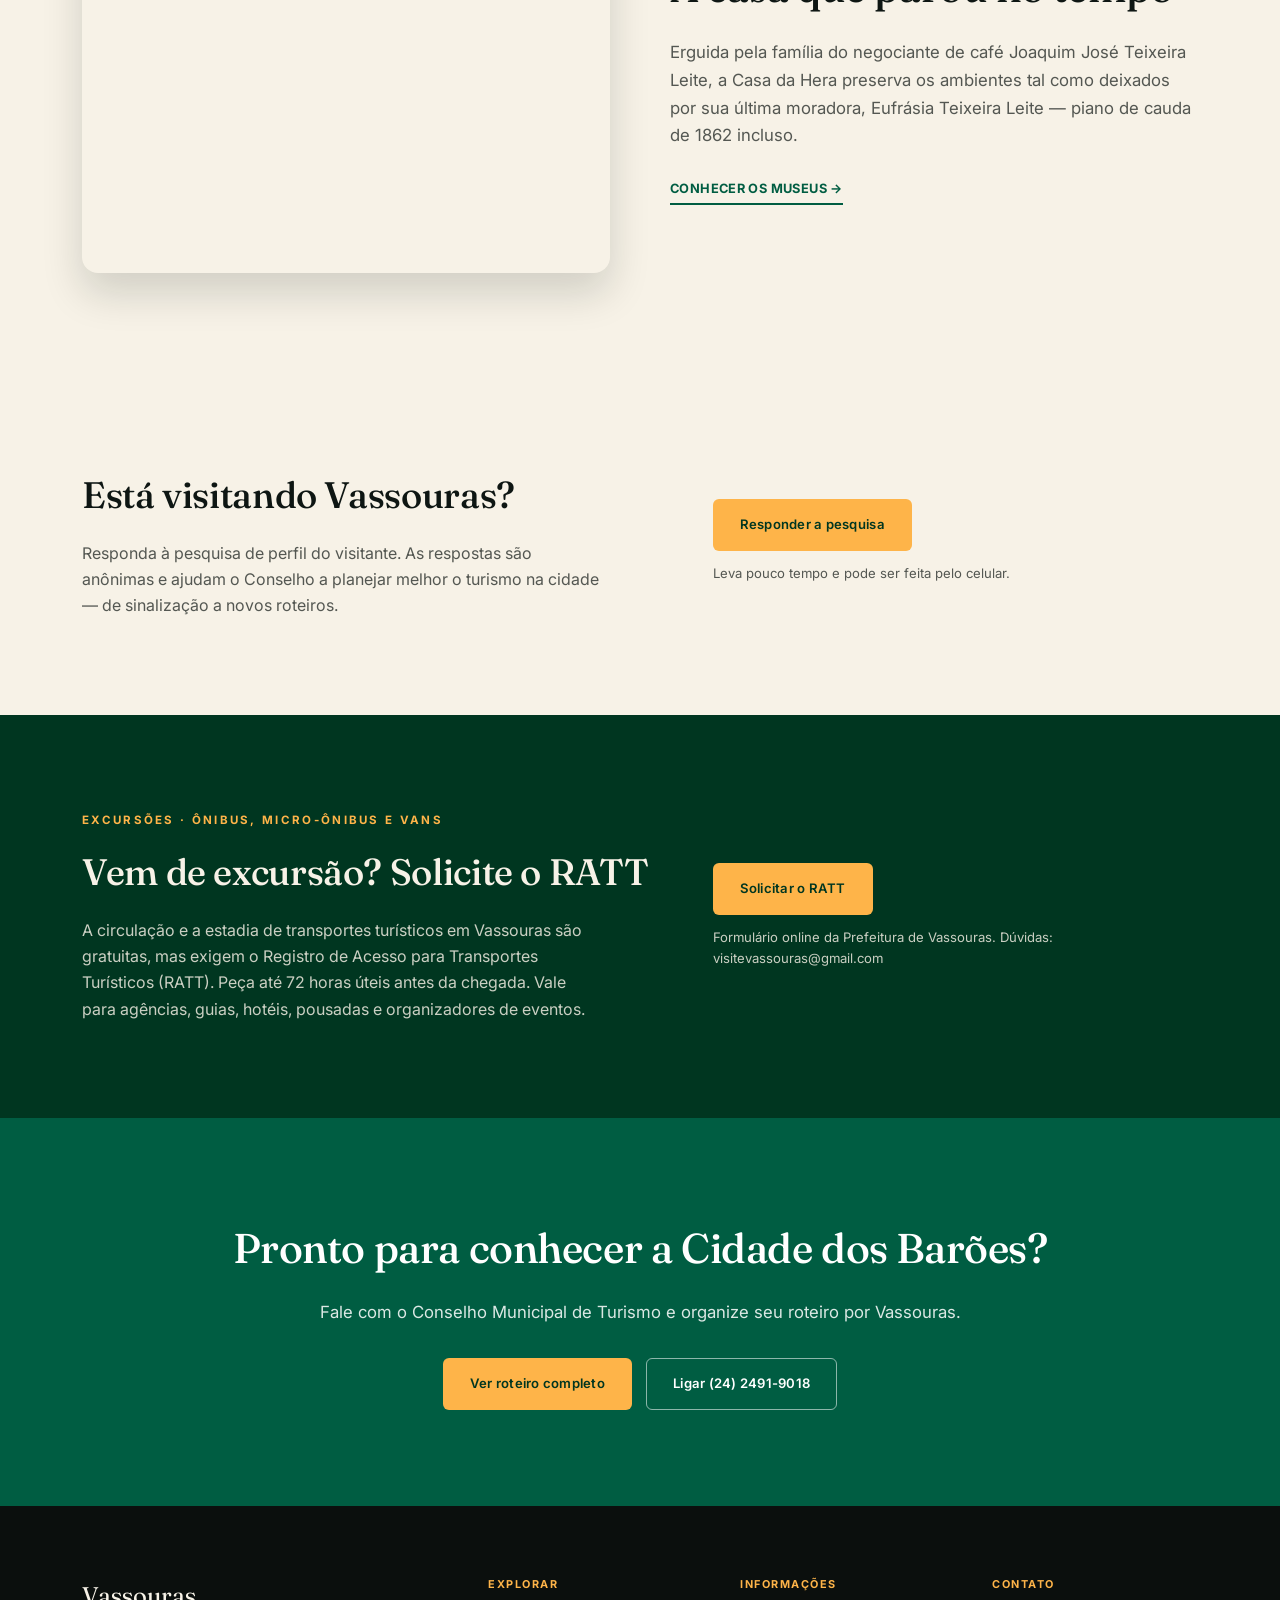
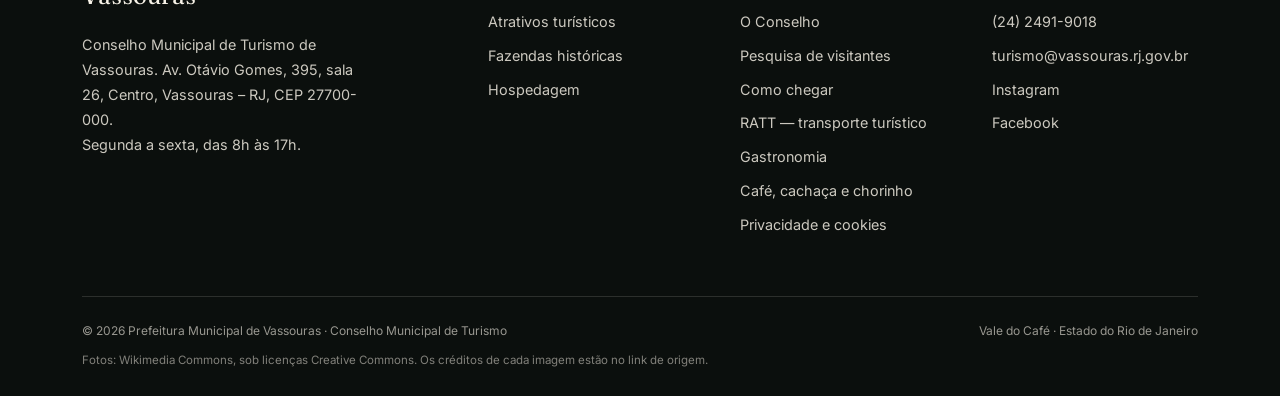
==== commit 9c4444f3: "Conselho lê documentos e membros do painel; chamada para o RATT" ====
--- a/index.html
+++ b/index.html
@@ -20,7 +20,6 @@
     </div>
     <div class="social">
       <a href="https://turismo-vassourass-delta.vercel.app" data-pesquisa="">Responda a pesquisa</a>
-      <a href="https://www.vassouras.rj.gov.br/ratt/" target="_blank" rel="noopener">RATT</a>
       <a href="https://www.instagram.com/visitevassouras/" target="_blank" rel="noopener">Instagram</a>
       <a href="https://www.facebook.com/visitevassourasof" target="_blank" rel="noopener">Facebook</a>
     </div>
@@ -174,16 +173,16 @@
   </div>
 </section>
 
-<section class="ratt-cta">
+<section class="pesquisa-cta ratt-cta" id="ratt">
   <div class="wrap">
     <div>
-      <span class="eyebrow">Prefeitura de Vassouras</span>
-      <h2>RATT</h2>
-      <p>Acesse o RATT no site oficial da Prefeitura Municipal de Vassouras.</p>
+      <span class="eyebrow">Excursões · ônibus, micro-ônibus e vans</span>
+      <h2>Vem de excursão? Solicite o RATT</h2>
+      <p>A circulação e a estadia de transportes turísticos em Vassouras são gratuitas, mas exigem o Registro de Acesso para Transportes Turísticos (RATT). Peça até 72 horas úteis antes da chegada. Vale para agências, guias, hotéis, pousadas e organizadores de eventos.</p>
     </div>
     <div class="acoes">
-      <a href="https://www.vassouras.rj.gov.br/ratt/" target="_blank" rel="noopener" class="btn btn-solid">Acessar o RATT</a>
-      <small>Abre o site da Prefeitura em uma nova aba.</small>
+      <a href="https://www.vassouras.rj.gov.br/ratt/" target="_blank" rel="noopener" class="btn btn-solid">Solicitar o RATT</a>
+      <small>Formulário online da Prefeitura de Vassouras. Dúvidas: visitevassouras@gmail.com</small>
     </div>
   </div>
 </section>
@@ -218,8 +217,8 @@
         <h5>Informações</h5>
         <a href="conselho.html">O Conselho</a>
         <a href="https://turismo-vassourass-delta.vercel.app" data-pesquisa="">Pesquisa de visitantes</a>
-        <a href="https://www.vassouras.rj.gov.br/ratt/" target="_blank" rel="noopener">RATT – Prefeitura de Vassouras</a>
         <a href="como-chegar.html">Como chegar</a>
+        <a href="https://www.vassouras.rj.gov.br/ratt/" target="_blank" rel="noopener">RATT — transporte turístico</a>
         <a href="gastronomia.html">Gastronomia</a>
         <a href="cafe.html">Café, cachaça e chorinho</a>
         <a href="privacidade.html">Privacidade e cookies</a>
--- a/styles.css
+++ b/styles.css
@@ -418,26 +418,8 @@
   .nav-toggle{display:flex;}
 }
 
-/* ---------- O Conselho: diretoria, suplentes, documentos ---------- */
-.membros-diretoria{grid-template-columns:repeat(auto-fill,minmax(220px,1fr));}
-.membro .cargo{display:inline-block; margin-top:14px; font-size:0.72rem; font-weight:700; letter-spacing:0.08em; text-transform:uppercase; color:var(--verde-escuro); background:var(--ambar); padding:4px 10px; border-radius:999px;}
-.membro .cargo + h4{margin-top:10px;}
-.suplentes-titulo{font-size:0.8rem; letter-spacing:0.1em; text-transform:uppercase; color:var(--ink-suave); margin:-28px 0 14px;}
-.suplentes{list-style:none; padding:0; display:grid; grid-template-columns:repeat(auto-fill,minmax(260px,1fr)); gap:0 28px; border-top:1px solid var(--linha); margin-bottom:56px;}
-.suplentes li{padding:12px 0; border-bottom:1px solid var(--linha);}
-.suplentes b{display:block; font-weight:600; font-size:0.95rem;}
-.suplentes span{font-size:0.82rem; color:var(--ink-suave);}
-.doc small{display:block; font-size:0.8rem; color:var(--ink-suave); margin-top:4px;}
-
-/* ---------- chamada para o RATT ---------- */
-.ratt-cta{background:var(--verde-escuro); color:var(--creme);}
-.ratt-cta .wrap{display:grid; grid-template-columns:1.2fr 1fr; gap:48px; align-items:center;}
+/* chamada para o RATT (transporte turístico) */
+.ratt-cta{background:var(--verde-escuro); color:var(--texto);}
 .ratt-cta .eyebrow{color:var(--ambar); display:block; margin-bottom:12px;}
-.ratt-cta h2{color:var(--creme); font-size:clamp(1.7rem,3vw,2.3rem); margin-bottom:14px;}
-.ratt-cta p{color:var(--texto-suave); max-width:52ch;}
-.ratt-cta .acoes{display:flex; flex-direction:column; gap:12px; align-items:flex-start;}
-.ratt-cta .acoes small{font-size:0.82rem; color:var(--texto-suave);}
-@media (max-width: 760px){
-  .ratt-cta .wrap{grid-template-columns:1fr; gap:28px;}
-  .suplentes-titulo{margin-top:-20px;}
-}
+.ratt-cta h2{color:var(--creme);}
+.ratt-cta p, .ratt-cta .acoes small{color:var(--texto-suave);}
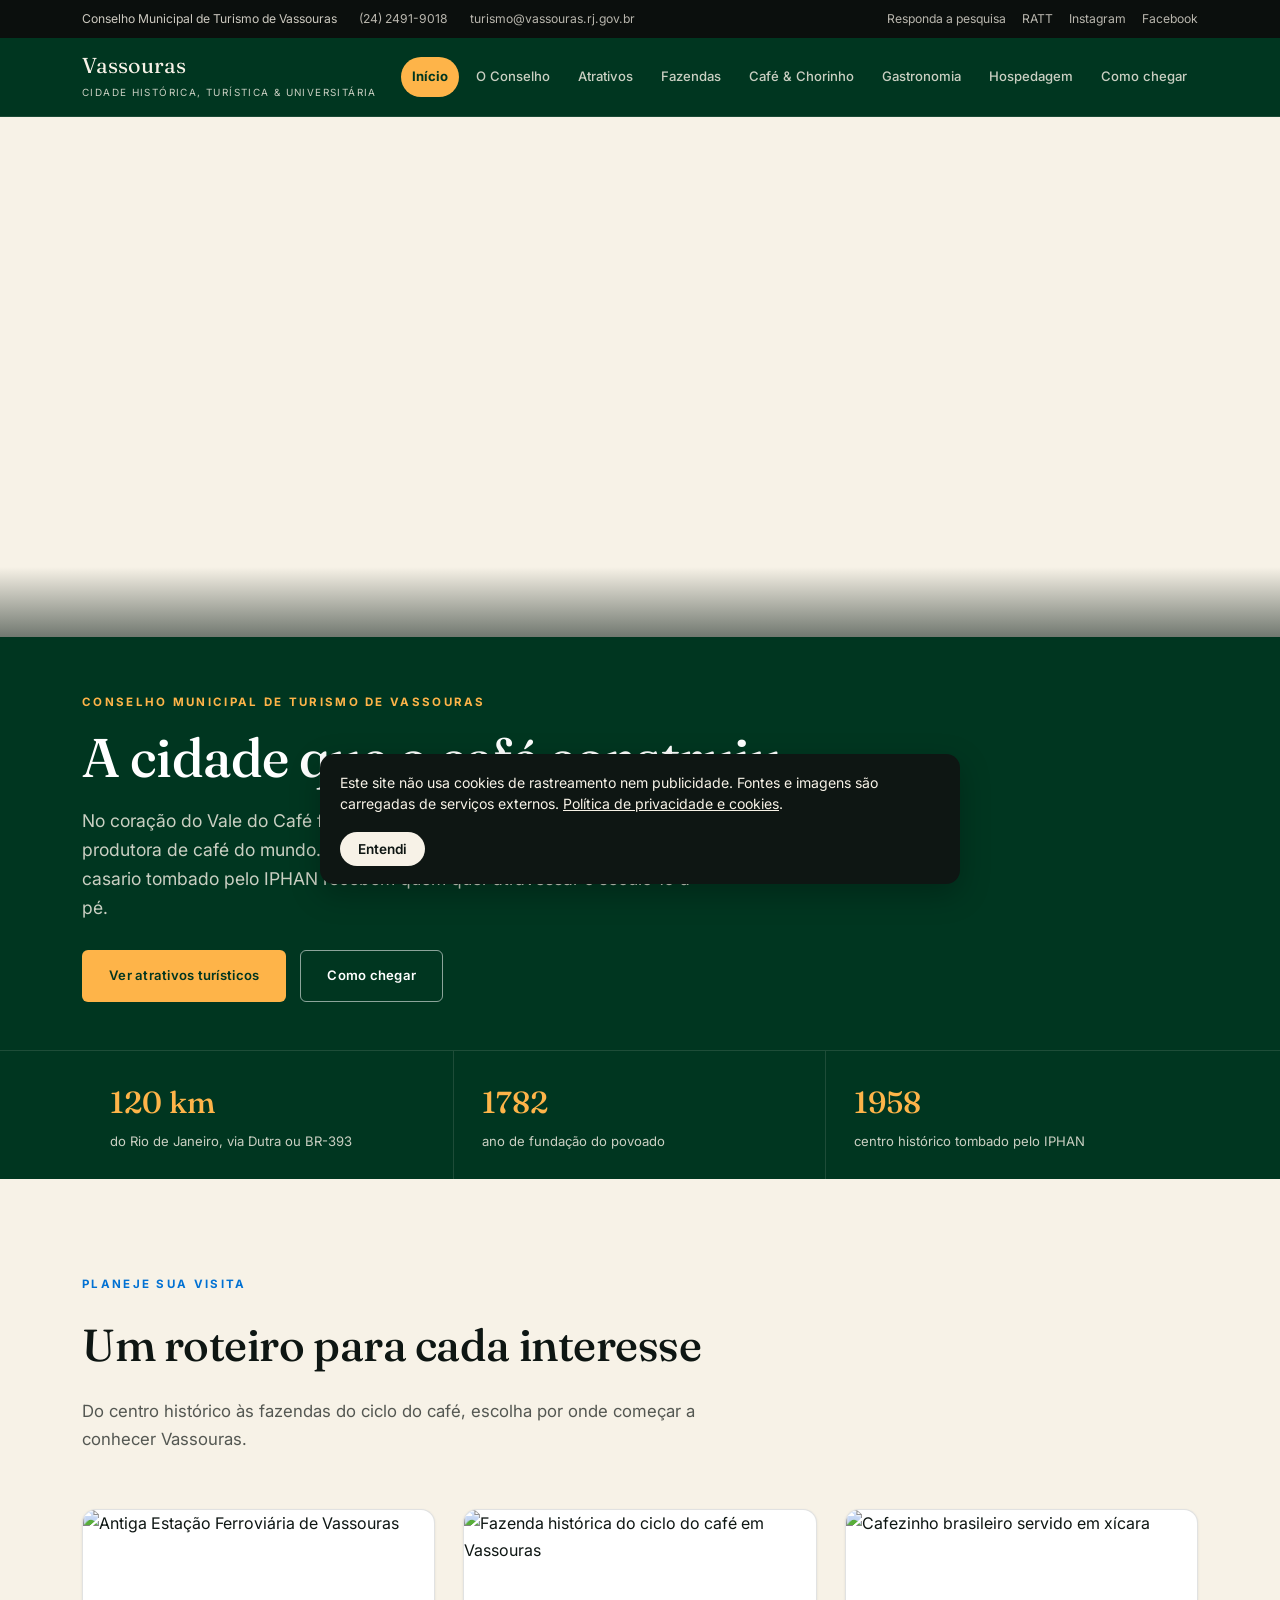
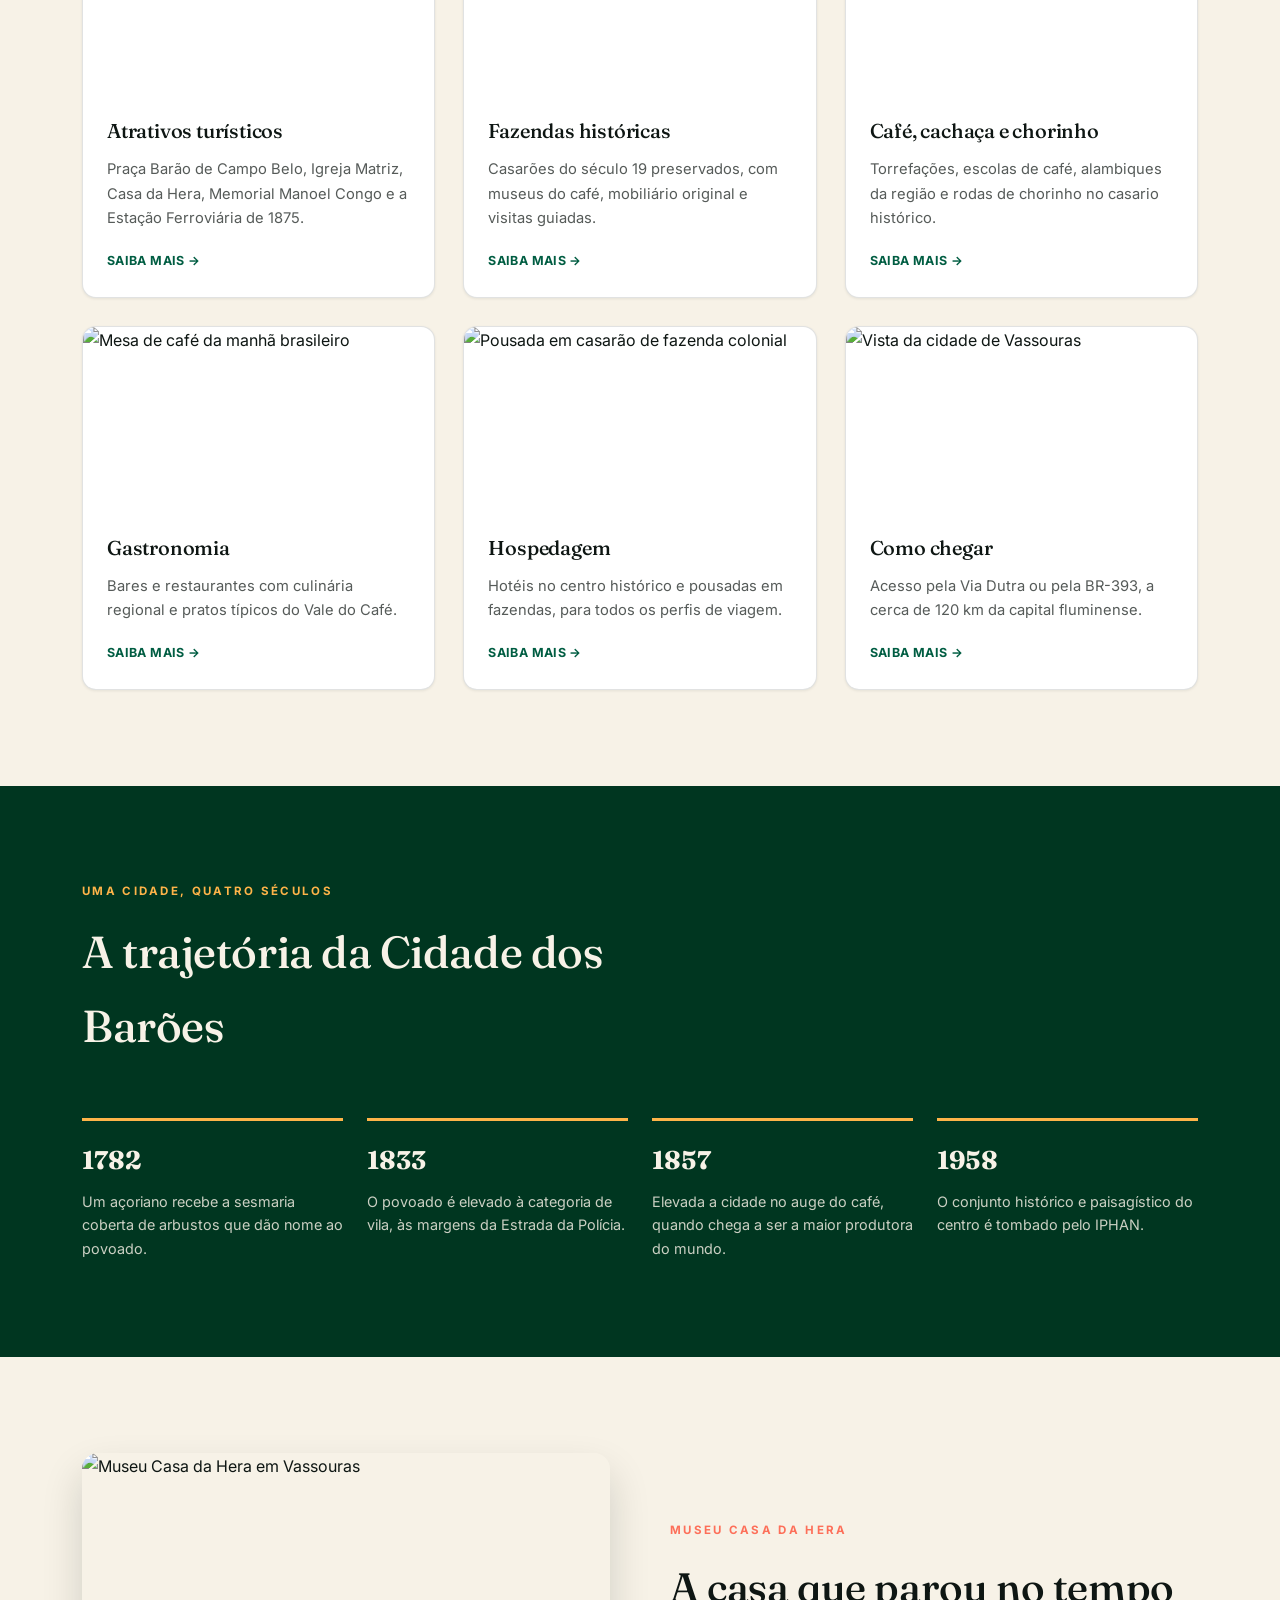
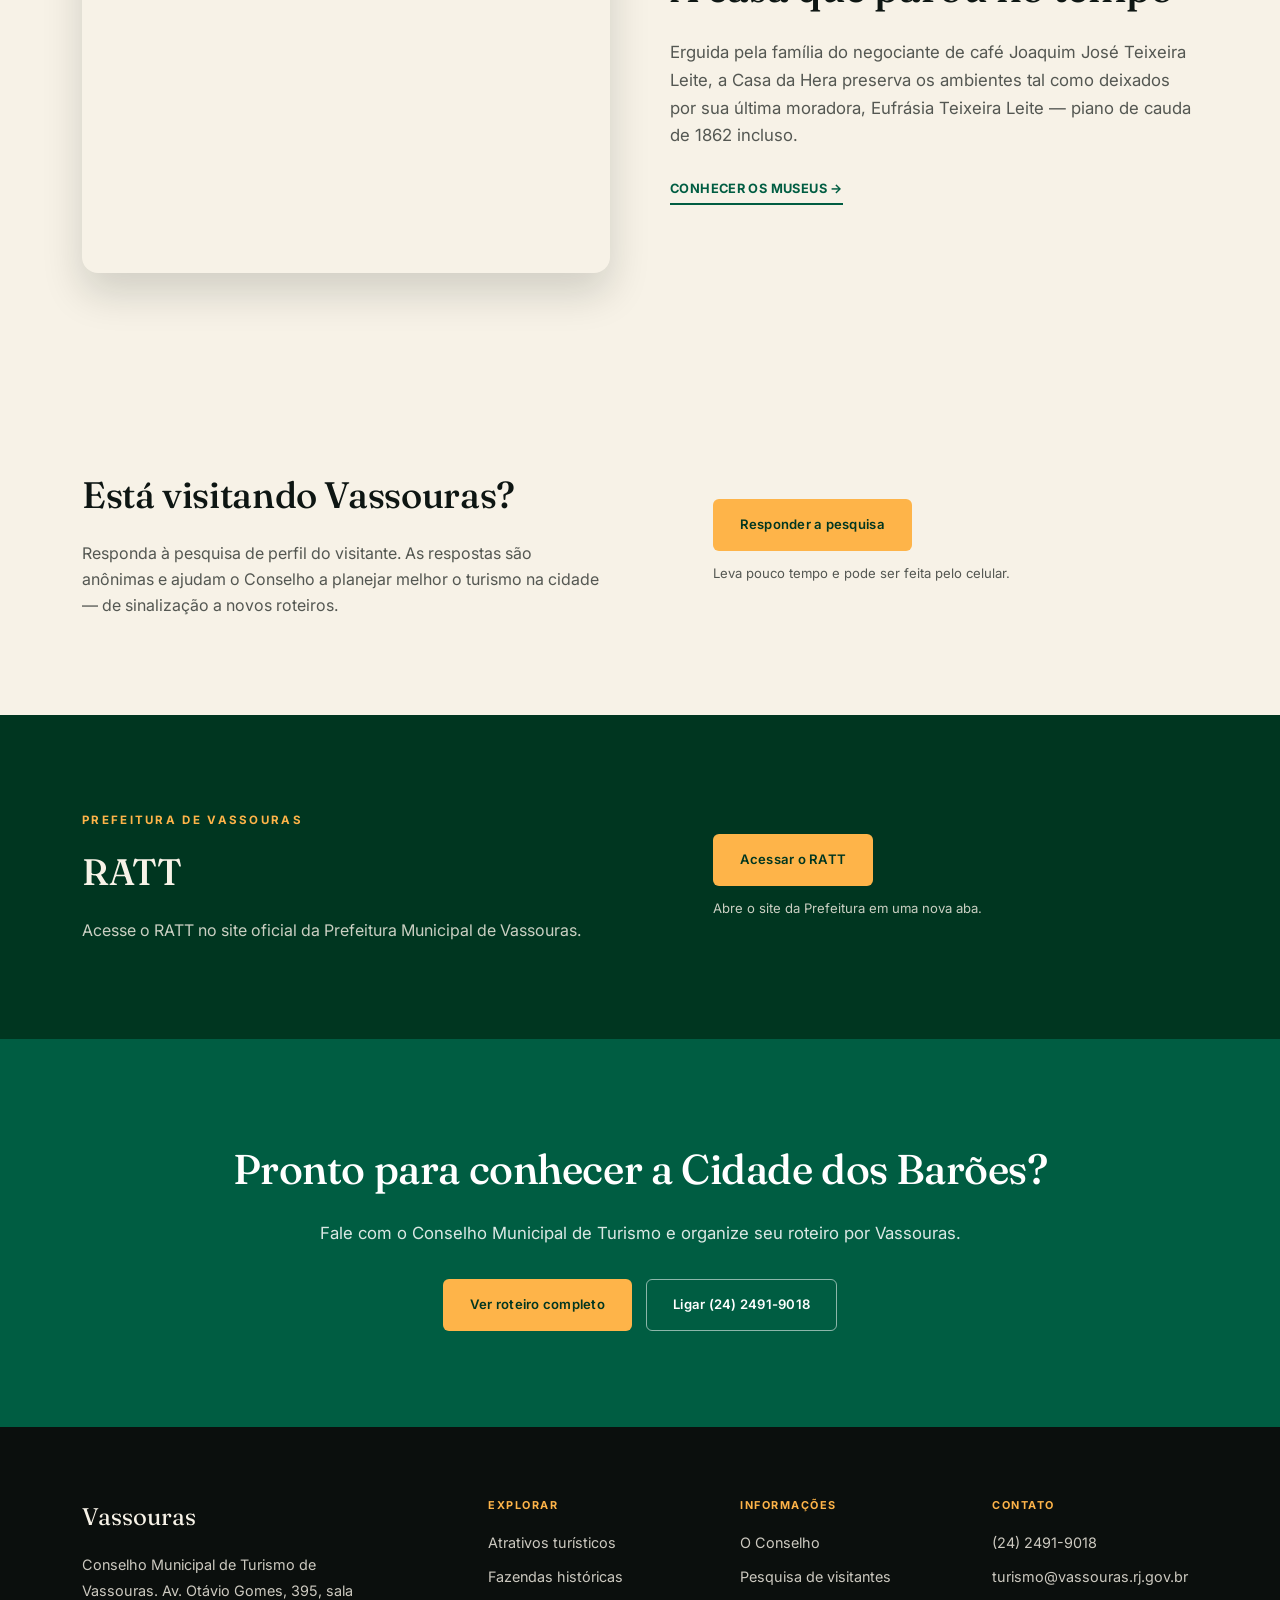
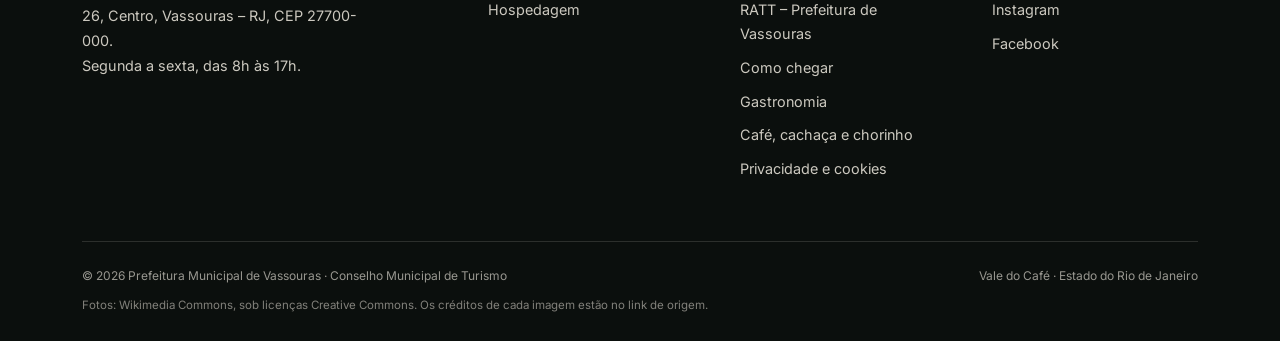
==== commit d7a5a8dd: "Restaura arquivos do commit 2797ca8" ====
--- a/index.html
+++ b/index.html
@@ -20,6 +20,7 @@
     </div>
     <div class="social">
       <a href="https://turismo-vassourass-delta.vercel.app" data-pesquisa="">Responda a pesquisa</a>
+      <a href="https://www.vassouras.rj.gov.br/ratt/" target="_blank" rel="noopener">RATT</a>
       <a href="https://www.instagram.com/visitevassouras/" target="_blank" rel="noopener">Instagram</a>
       <a href="https://www.facebook.com/visitevassourasof" target="_blank" rel="noopener">Facebook</a>
     </div>
@@ -173,16 +174,16 @@
   </div>
 </section>
 
-<section class="pesquisa-cta ratt-cta" id="ratt">
+<section class="ratt-cta">
   <div class="wrap">
     <div>
-      <span class="eyebrow">Excursões · ônibus, micro-ônibus e vans</span>
-      <h2>Vem de excursão? Solicite o RATT</h2>
-      <p>A circulação e a estadia de transportes turísticos em Vassouras são gratuitas, mas exigem o Registro de Acesso para Transportes Turísticos (RATT). Peça até 72 horas úteis antes da chegada. Vale para agências, guias, hotéis, pousadas e organizadores de eventos.</p>
+      <span class="eyebrow">Prefeitura de Vassouras</span>
+      <h2>RATT</h2>
+      <p>Acesse o RATT no site oficial da Prefeitura Municipal de Vassouras.</p>
     </div>
     <div class="acoes">
-      <a href="https://www.vassouras.rj.gov.br/ratt/" target="_blank" rel="noopener" class="btn btn-solid">Solicitar o RATT</a>
-      <small>Formulário online da Prefeitura de Vassouras. Dúvidas: visitevassouras@gmail.com</small>
+      <a href="https://www.vassouras.rj.gov.br/ratt/" target="_blank" rel="noopener" class="btn btn-solid">Acessar o RATT</a>
+      <small>Abre o site da Prefeitura em uma nova aba.</small>
     </div>
   </div>
 </section>
@@ -217,8 +218,8 @@
         <h5>Informações</h5>
         <a href="conselho.html">O Conselho</a>
         <a href="https://turismo-vassourass-delta.vercel.app" data-pesquisa="">Pesquisa de visitantes</a>
+        <a href="https://www.vassouras.rj.gov.br/ratt/" target="_blank" rel="noopener">RATT – Prefeitura de Vassouras</a>
         <a href="como-chegar.html">Como chegar</a>
-        <a href="https://www.vassouras.rj.gov.br/ratt/" target="_blank" rel="noopener">RATT — transporte turístico</a>
         <a href="gastronomia.html">Gastronomia</a>
         <a href="cafe.html">Café, cachaça e chorinho</a>
         <a href="privacidade.html">Privacidade e cookies</a>
--- a/styles.css
+++ b/styles.css
@@ -418,8 +418,26 @@
   .nav-toggle{display:flex;}
 }
 
-/* chamada para o RATT (transporte turístico) */
-.ratt-cta{background:var(--verde-escuro); color:var(--texto);}
+/* ---------- O Conselho: diretoria, suplentes, documentos ---------- */
+.membros-diretoria{grid-template-columns:repeat(auto-fill,minmax(220px,1fr));}
+.membro .cargo{display:inline-block; margin-top:14px; font-size:0.72rem; font-weight:700; letter-spacing:0.08em; text-transform:uppercase; color:var(--verde-escuro); background:var(--ambar); padding:4px 10px; border-radius:999px;}
+.membro .cargo + h4{margin-top:10px;}
+.suplentes-titulo{font-size:0.8rem; letter-spacing:0.1em; text-transform:uppercase; color:var(--ink-suave); margin:-28px 0 14px;}
+.suplentes{list-style:none; padding:0; display:grid; grid-template-columns:repeat(auto-fill,minmax(260px,1fr)); gap:0 28px; border-top:1px solid var(--linha); margin-bottom:56px;}
+.suplentes li{padding:12px 0; border-bottom:1px solid var(--linha);}
+.suplentes b{display:block; font-weight:600; font-size:0.95rem;}
+.suplentes span{font-size:0.82rem; color:var(--ink-suave);}
+.doc small{display:block; font-size:0.8rem; color:var(--ink-suave); margin-top:4px;}
+
+/* ---------- chamada para o RATT ---------- */
+.ratt-cta{background:var(--verde-escuro); color:var(--creme);}
+.ratt-cta .wrap{display:grid; grid-template-columns:1.2fr 1fr; gap:48px; align-items:center;}
 .ratt-cta .eyebrow{color:var(--ambar); display:block; margin-bottom:12px;}
-.ratt-cta h2{color:var(--creme);}
-.ratt-cta p, .ratt-cta .acoes small{color:var(--texto-suave);}
+.ratt-cta h2{color:var(--creme); font-size:clamp(1.7rem,3vw,2.3rem); margin-bottom:14px;}
+.ratt-cta p{color:var(--texto-suave); max-width:52ch;}
+.ratt-cta .acoes{display:flex; flex-direction:column; gap:12px; align-items:flex-start;}
+.ratt-cta .acoes small{font-size:0.82rem; color:var(--texto-suave);}
+@media (max-width: 760px){
+  .ratt-cta .wrap{grid-template-columns:1fr; gap:28px;}
+  .suplentes-titulo{margin-top:-20px;}
+}
